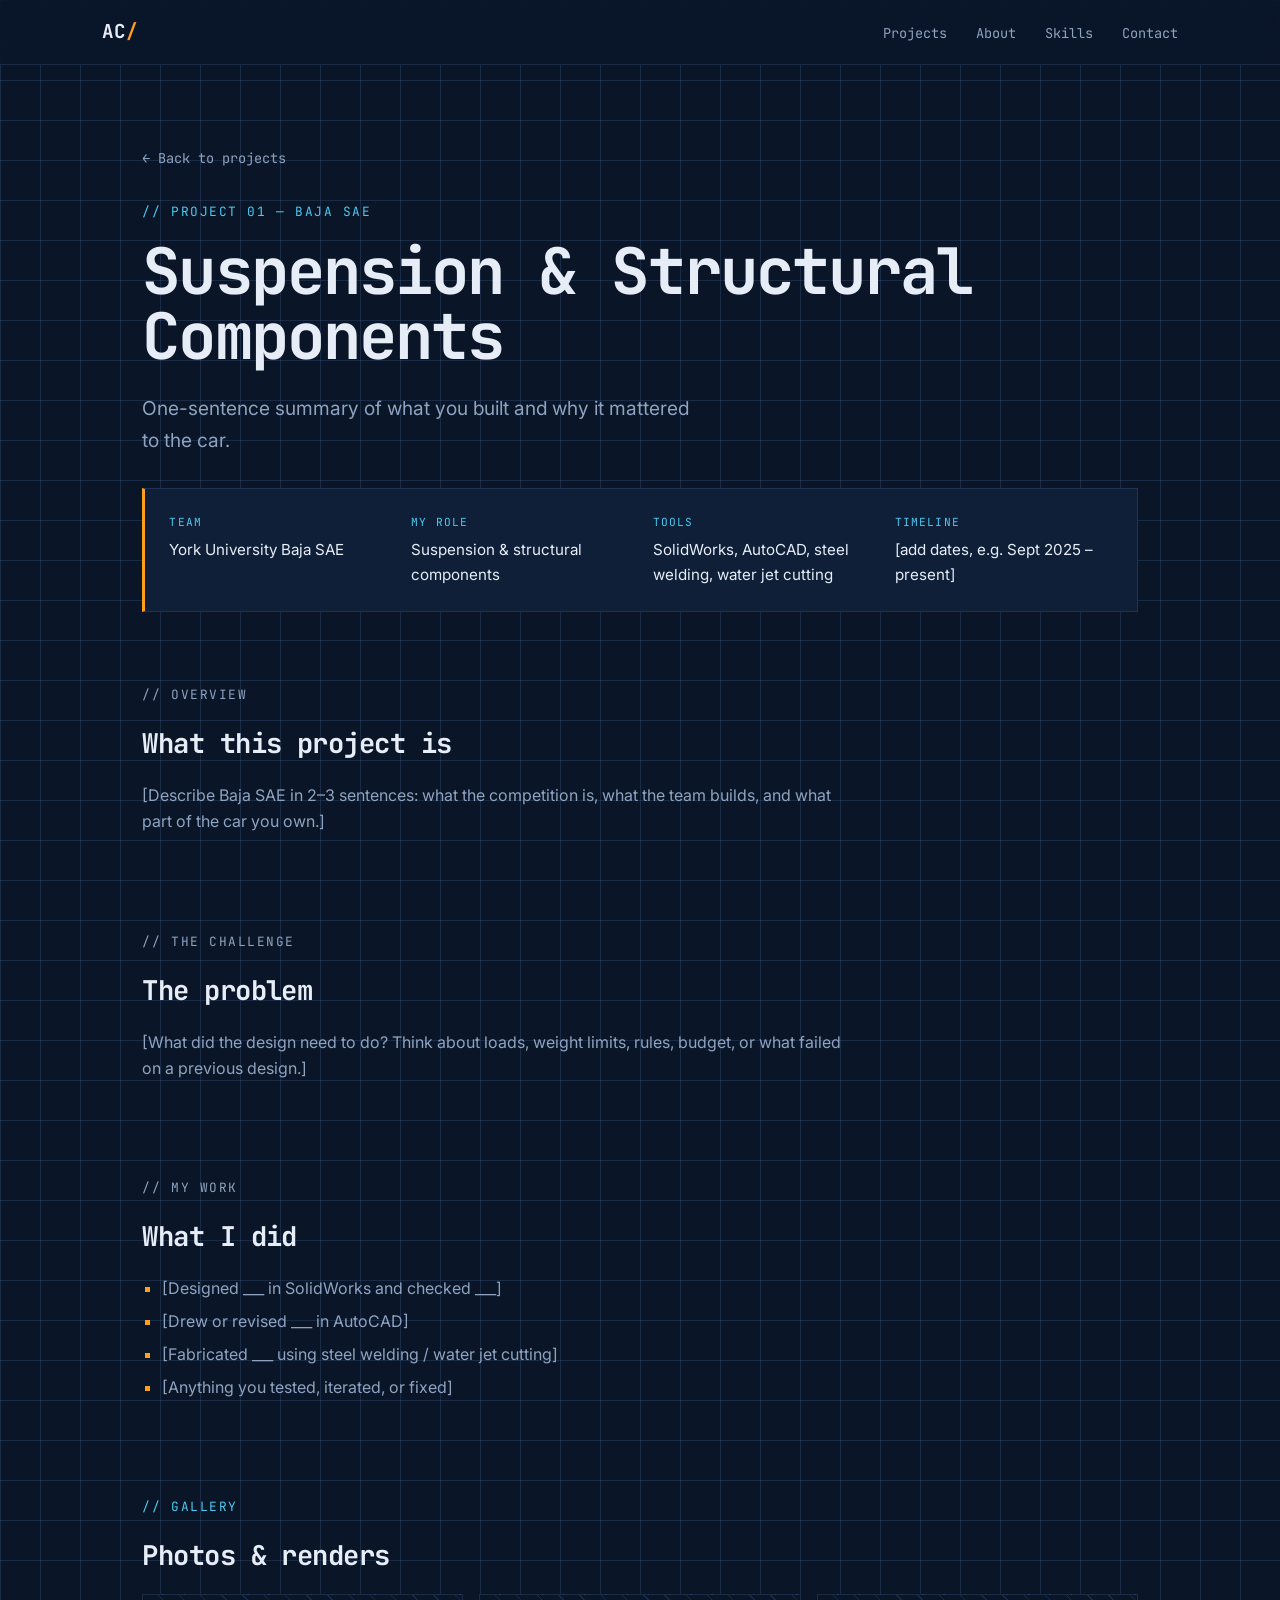
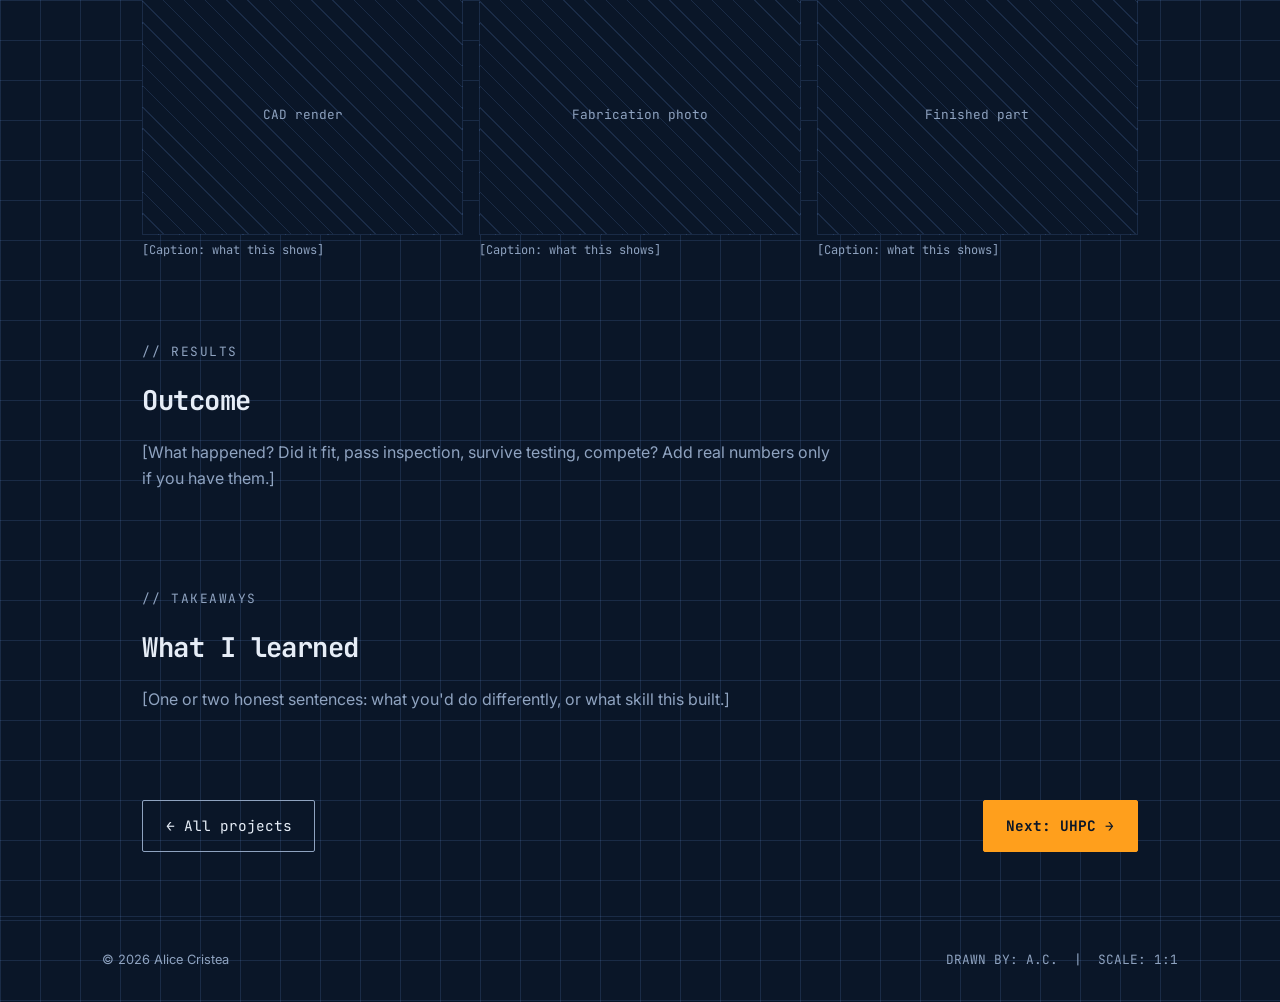
==== project-baja.html @ 5c5602e3 "Add project-baja.html for Baja SAE Suspension" ====
<!DOCTYPE html>
<html lang="en">
<head>
  <meta charset="UTF-8">
  <meta name="viewport" content="width=device-width, initial-scale=1">
  <title>Baja SAE Suspension | Alice Cristea</title>
  <meta name="description" content="Suspension and structural components for York University Baja SAE.">
  <link rel="preconnect" href="https://fonts.googleapis.com">
  <link rel="preconnect" href="https://fonts.gstatic.com" crossorigin>
  <link href="https://fonts.googleapis.com/css2?family=JetBrains+Mono:wght@400;500;700&family=Inter:wght@400;500;600&display=swap" rel="stylesheet">
  <link rel="stylesheet" href="style.css">
  <link rel="stylesheet" href="project.css">
</head>
<body>

  <nav class="nav">
    <a href="index.html#top" class="logo">AC<span>/</span></a>
    <ul>
      <li><a href="index.html#projects">Projects</a></li>
      <li><a href="index.html#about">About</a></li>
      <li><a href="index.html#skills">Skills</a></li>
      <li><a href="index.html#contact">Contact</a></li>
    </ul>
  </nav>

  <header class="proj-hero">
    <a class="back" href="index.html#projects">← Back to projects</a>
    <p class="tag">// PROJECT 01 — BAJA SAE</p>
    <h1>Suspension &amp; Structural Components</h1>
    <p class="lead">One-sentence summary of what you built and why it mattered to the car.</p>

    <dl class="facts">
      <div><dt>Team</dt><dd>York University Baja SAE</dd></div>
      <div><dt>My role</dt><dd>Suspension &amp; structural components</dd></div>
      <div><dt>Tools</dt><dd>SolidWorks, AutoCAD, steel welding, water jet cutting</dd></div>
      <div><dt>Timeline</dt><dd>[add dates, e.g. Sept 2025 – present]</dd></div>
    </dl>
  </header>

  <main class="proj">

    <section class="prose reveal">
      <p class="tag">// OVERVIEW</p>
      <h2>What this project is</h2>
      <p>[Describe Baja SAE in 2–3 sentences: what the competition is, what the team builds, and what part of the car you own.]</p>
    </section>

    <section class="prose reveal">
      <p class="tag">// THE CHALLENGE</p>
      <h2>The problem</h2>
      <p>[What did the design need to do? Think about loads, weight limits, rules, budget, or what failed on a previous design.]</p>
    </section>

    <section class="prose reveal">
      <p class="tag">// MY WORK</p>
      <h2>What I did</h2>
      <ul>
        <li>[Designed ___ in SolidWorks and checked ___]</li>
        <li>[Drew or revised ___ in AutoCAD]</li>
        <li>[Fabricated ___ using steel welding / water jet cutting]</li>
        <li>[Anything you tested, iterated, or fixed]</li>
      </ul>
    </section>

    <section class="reveal">
      <p class="tag">// GALLERY</p>
      <h2>Photos &amp; renders</h2>
      <div class="gallery">
        <figure>
          <div class="ph" data-label="CAD render">
            <!-- <img src="images/baja-cad.jpg" alt="Suspension CAD render"> -->
          </div>
          <figcaption class="caption">[Caption: what this shows]</figcaption>
        </figure>
        <figure>
          <div class="ph" data-label="Fabrication photo">
            <!-- <img src="images/baja-weld.jpg" alt="Welding a suspension component"> -->
          </div>
          <figcaption class="caption">[Caption: what this shows]</figcaption>
        </figure>
        <figure>
          <div class="ph" data-label="Finished part">
            <!-- <img src="images/baja-part.jpg" alt="Finished suspension part"> -->
          </div>
          <figcaption class="caption">[Caption: what this shows]</figcaption>
        </figure>
      </div>
    </section>

    <section class="prose reveal">
      <p class="tag">// RESULTS</p>
      <h2>Outcome</h2>
      <p>[What happened? Did it fit, pass inspection, survive testing, compete? Add real numbers only if you have them.]</p>
    </section>

    <section class="prose reveal">
      <p class="tag">// TAKEAWAYS</p>
      <h2>What I learned</h2>
      <p>[One or two honest sentences: what you'd do differently, or what skill this built.]</p>
    </section>

  </main>

  <div class="proj-nav">
    <a class="btn" href="index.html#projects">← All projects</a>
    <a class="btn primary" href="project-uhpc.html">Next: UHPC →</a>
  </div>

  <footer>
    <span>© <span id="year"></span> Alice Cristea</span>
    <span class="mono">DRAWN BY: A.C. &nbsp;|&nbsp; SCALE: 1:1</span>
  </footer>

  <script src="script.js"></script>
</body>
</html>
---- style.css ----
/* ---------- Theme ---------- */
:root {
  --bg: #0a1628;
  --bg-2: #0f1f38;
  --line: rgba(120, 170, 255, 0.14);
  --text: #e6edf7;
  --muted: #8fa3c0;
  --accent: #ff9f1c;
  --accent-2: #4cc9f0;
  --mono: "JetBrains Mono", ui-monospace, monospace;
  --sans: "Inter", system-ui, sans-serif;
}

* { box-sizing: border-box; margin: 0; padding: 0; }
html { scroll-behavior: smooth; }

body {
  background-color: var(--bg);
  /* blueprint grid */
  background-image:
    linear-gradient(var(--line) 1px, transparent 1px),
    linear-gradient(90deg, var(--line) 1px, transparent 1px);
  background-size: 40px 40px;
  color: var(--text);
  font-family: var(--sans);
  line-height: 1.65;
}

a { color: inherit; text-decoration: none; }
ul { list-style: none; }

section, .hero, footer { padding: 6rem 8vw; }
section { max-width: 1200px; margin: 0 auto; }

/* ---------- Nav ---------- */
.nav {
  position: fixed; top: 0; left: 0; right: 0; z-index: 10;
  display: flex; justify-content: space-between; align-items: center;
  padding: 1rem 8vw;
  background: rgba(10, 22, 40, 0.85);
  backdrop-filter: blur(8px);
  border-bottom: 1px solid var(--line);
}
.logo { font-family: var(--mono); font-weight: 700; font-size: 1.2rem; }
.logo span { color: var(--accent); }
.nav ul { display: flex; gap: 1.8rem; }
.nav ul a {
  font-family: var(--mono); font-size: 0.85rem; color: var(--muted);
  transition: color 0.2s;
}
.nav ul a:hover { color: var(--accent); }

/* ---------- Typography ---------- */
.tag {
  font-family: var(--mono); font-size: 0.8rem; letter-spacing: 0.12em;
  color: var(--accent-2); margin-bottom: 1rem;
}
h1 {
  font-family: var(--mono); font-weight: 700;
  font-size: clamp(3rem, 10vw, 7rem); line-height: 1.02; letter-spacing: -0.03em;
}
h1 .dot { color: var(--accent); }
h2 {
  font-family: var(--mono); font-size: clamp(1.8rem, 4vw, 2.6rem);
  margin-bottom: 2.5rem; letter-spacing: -0.02em;
}
h3 { font-family: var(--mono); font-size: 1.05rem; margin: 0.6rem 0; }
.lead { font-size: 1.2rem; color: var(--muted); max-width: 560px; margin: 1.5rem 0 2rem; }
.lead.small { font-size: 1.05rem; margin-top: 0; }
.mono { font-family: var(--mono); }

/* ---------- Hero ---------- */
.hero {
  min-height: 100vh;
  display: flex; flex-direction: column; justify-content: center;
  position: relative;
}
.scroll-hint {
  position: absolute; bottom: 2rem; left: 8vw;
  font-family: var(--mono); font-size: 0.8rem; color: var(--muted);
  animation: bob 2s ease-in-out infinite;
}
@keyframes bob { 50% { transform: translateY(6px); } }

/* ---------- Buttons ---------- */
.hero-links { display: flex; gap: 1rem; flex-wrap: wrap; }
.btn {
  font-family: var(--mono); font-size: 0.9rem;
  padding: 0.8rem 1.4rem;
  border: 1px solid var(--muted); border-radius: 2px;
  transition: all 0.2s;
}
.btn:hover { border-color: var(--accent); color: var(--accent); transform: translateY(-2px); }
.btn.primary { background: var(--accent); border-color: var(--accent); color: #0a1628; font-weight: 700; }
.btn.primary:hover { background: transparent; color: var(--accent); }

/* ---------- Project cards ---------- */
.grid {
  display: grid; gap: 1.5rem;
  grid-template-columns: repeat(auto-fit, minmax(290px, 1fr));
}
.card {
  background: var(--bg-2);
  border: 1px solid var(--line);
  border-radius: 4px; overflow: hidden;
  transition: transform 0.25s, border-color 0.25s, box-shadow 0.25s;
}
.card:hover {
  transform: translateY(-6px);
  border-color: var(--accent);
  box-shadow: 0 12px 30px rgba(0, 0, 0, 0.4);
}
.card-body { padding: 1.4rem; }
.card-body p { color: var(--muted); font-size: 0.95rem; }
.pill {
  font-family: var(--mono); font-size: 0.7rem; letter-spacing: 0.08em;
  color: var(--accent); text-transform: uppercase;
}
.stack { display: flex; flex-wrap: wrap; gap: 0.5rem; margin-top: 1rem; }
.stack li {
  font-family: var(--mono); font-size: 0.72rem;
  padding: 0.2rem 0.6rem; border: 1px solid var(--line); color: var(--accent-2);
}
.note { margin-top: 1.5rem; font-size: 0.8rem; color: var(--muted); font-family: var(--mono); }

/* ---------- Image placeholders ---------- */
.ph {
  aspect-ratio: 16 / 10; display: grid; place-items: center;
  background:
    repeating-linear-gradient(45deg, transparent 0 14px, var(--line) 14px 15px),
    var(--bg);
  color: var(--muted); font-family: var(--mono); font-size: 0.8rem;
  border-bottom: 1px solid var(--line);
}
.ph::before { content: attr(data-label); }
.ph img { width: 100%; height: 100%; object-fit: cover; display: block; }
.ph:has(img)::before { content: none; } /* hides label once you add a photo */

/* ---------- About ---------- */
.about { display: grid; gap: 3rem; grid-template-columns: 280px 1fr; align-items: center; }
.about p { color: var(--muted); margin-bottom: 1rem; max-width: 600px; }
.portrait { aspect-ratio: 3 / 4; border: 1px solid var(--accent); border-radius: 2px; }

/* ---------- Skills ---------- */
.skills { display: grid; gap: 2rem; grid-template-columns: repeat(auto-fit, minmax(220px, 1fr)); }
.skills > div { border-left: 2px solid var(--accent); padding-left: 1.2rem; }
.skills li { color: var(--muted); padding: 0.15rem 0; }

/* ---------- Footer ---------- */
footer {
  display: flex; justify-content: space-between; flex-wrap: wrap; gap: 1rem;
  padding-top: 2rem; padding-bottom: 2rem;
  border-top: 1px solid var(--line);
  font-size: 0.8rem; color: var(--muted);
}

/* ---------- Scroll reveal ---------- */
.reveal { opacity: 0; transform: translateY(30px); transition: opacity 0.8s, transform 0.8s; }
.reveal.visible { opacity: 1; transform: none; }

@media (prefers-reduced-motion: reduce) {
  .reveal { opacity: 1; transform: none; transition: none; }
  .scroll-hint { animation: none; }
  html { scroll-behavior: auto; }
}

/* ---------- Mobile ---------- */
@media (max-width: 700px) {
  section, .hero, footer { padding-left: 6vw; padding-right: 6vw; }
  .nav { padding: 0.8rem 6vw; }
  .nav ul { gap: 1rem; }
  .about { grid-template-columns: 1fr; }
  .portrait { max-width: 240px; }
}
---- project.css ----
/* Extra styles for project pages (loads after style.css) */

/* "View project" cue on homepage cards */
.more {
  display: block; margin-top: 1.1rem;
  font-family: var(--mono); font-size: 0.8rem; color: var(--accent);
}
.card:hover .more { text-decoration: underline; }

/* ---------- Project page header ---------- */
.proj-hero {
  max-width: 1200px; margin: 0 auto;
  padding: 9rem 8vw 2rem;
}
.proj-hero h1 { font-size: clamp(2rem, 6vw, 4rem); margin-bottom: 1rem; }
.proj-hero .lead { margin-bottom: 2rem; }
.back {
  display: inline-block; margin-bottom: 2rem;
  font-family: var(--mono); font-size: 0.85rem; color: var(--muted);
  transition: color 0.2s;
}
.back:hover { color: var(--accent); }

/* ---------- Key facts box ---------- */
.facts {
  display: grid; gap: 1.5rem;
  grid-template-columns: repeat(auto-fit, minmax(180px, 1fr));
  background: var(--bg-2);
  border: 1px solid var(--line); border-left: 3px solid var(--accent);
  padding: 1.5rem;
}
.facts dt {
  font-family: var(--mono); font-size: 0.7rem; letter-spacing: 0.1em;
  text-transform: uppercase; color: var(--accent-2); margin-bottom: 0.3rem;
}
.facts dd { color: var(--text); font-size: 0.95rem; }

/* ---------- Project body ---------- */
.proj section { padding: 2.5rem 8vw; }
.proj h2 { font-size: clamp(1.3rem, 3vw, 1.7rem); margin-bottom: 1rem; }
.prose p { color: var(--muted); max-width: 70ch; margin-bottom: 1rem; }
.prose ul { margin: 0 0 1rem 1.2rem; list-style: square; color: var(--muted); max-width: 70ch; }
.prose li { margin-bottom: 0.4rem; }
.prose li::marker { color: var(--accent); }

/* ---------- Photo gallery ---------- */
.gallery {
  display: grid; gap: 1rem;
  grid-template-columns: repeat(auto-fit, minmax(260px, 1fr));
}
.gallery .ph { aspect-ratio: 4 / 3; border: 1px solid var(--line); }
.caption { font-family: var(--mono); font-size: 0.75rem; color: var(--muted); margin-top: 0.4rem; }

/* ---------- Prev / next links ---------- */
.proj-nav {
  max-width: 1200px; margin: 0 auto;
  display: flex; justify-content: space-between; gap: 1rem; flex-wrap: wrap;
  padding: 2rem 8vw 4rem;
}

@media (max-width: 700px) {
  .proj-hero { padding: 7.5rem 6vw 1.5rem; }
  .proj section { padding: 2rem 6vw; }
  .proj-nav { padding: 2rem 6vw 3rem; }
}
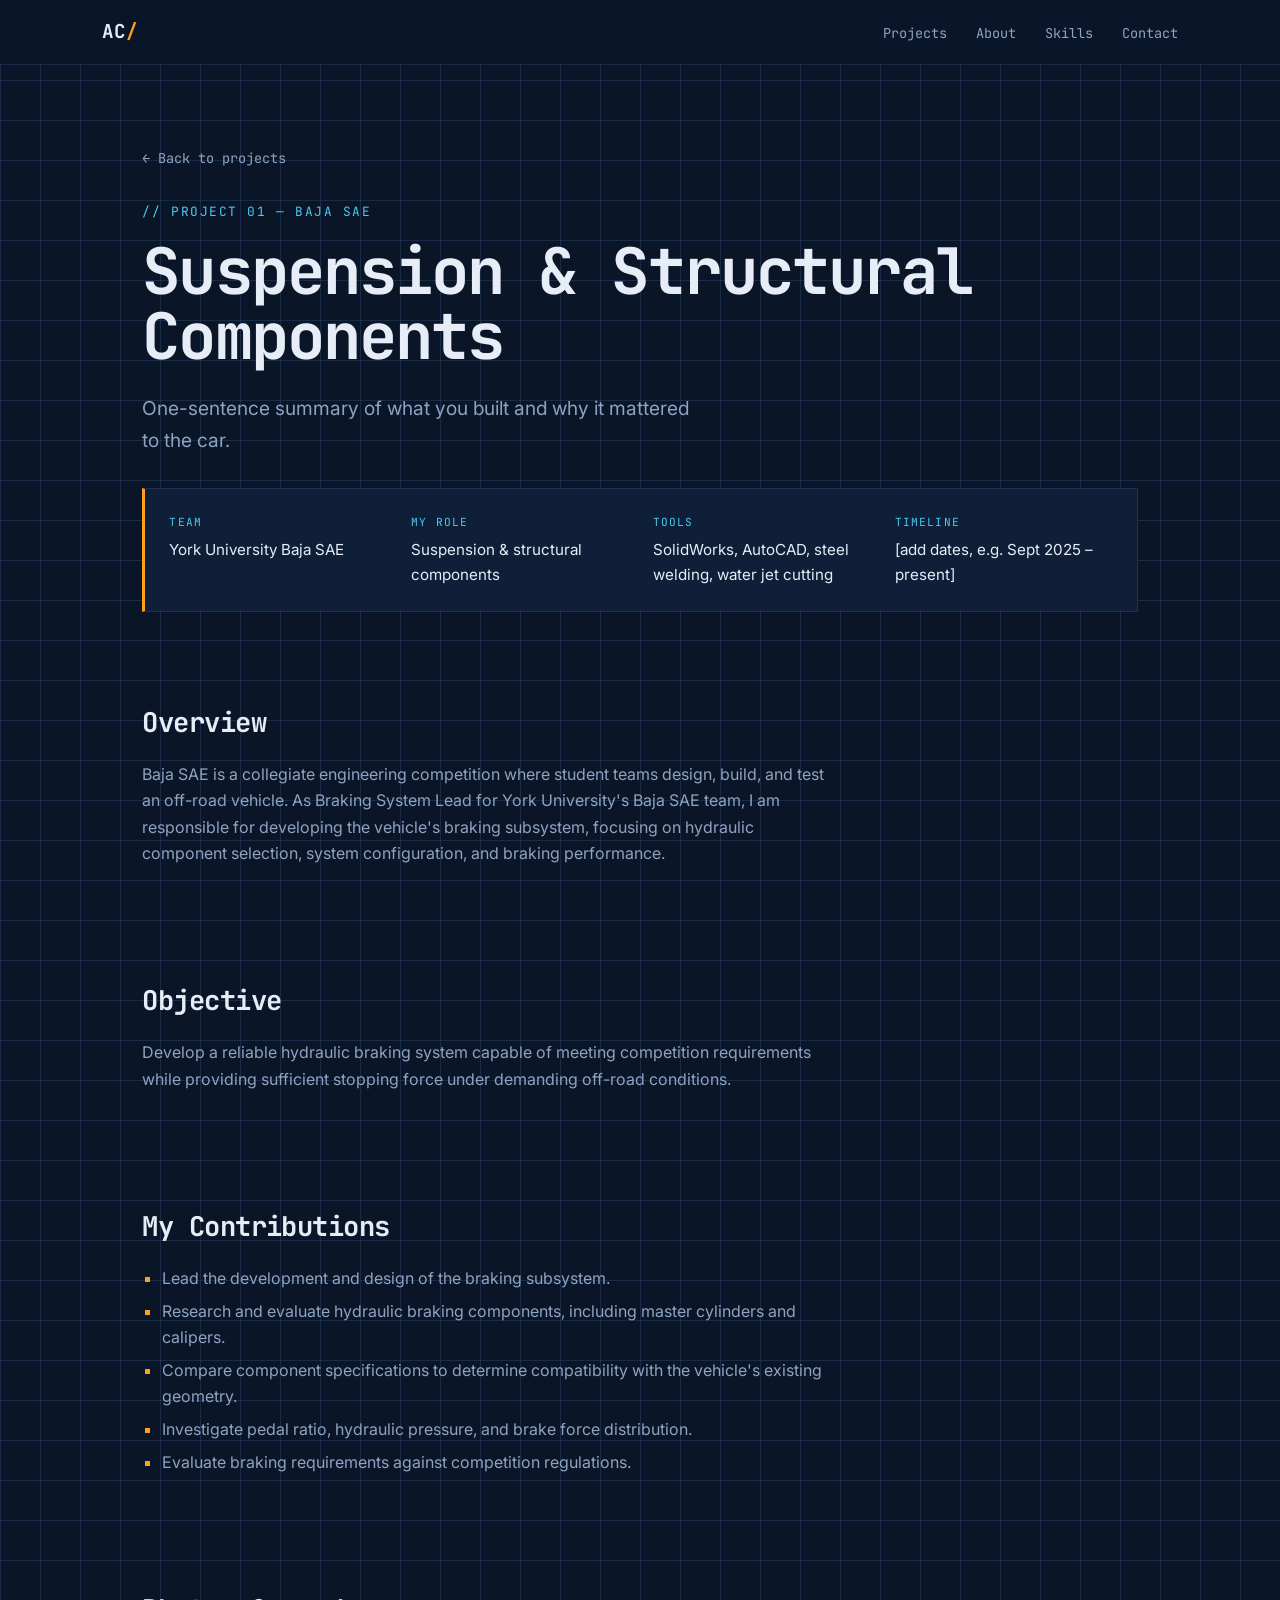
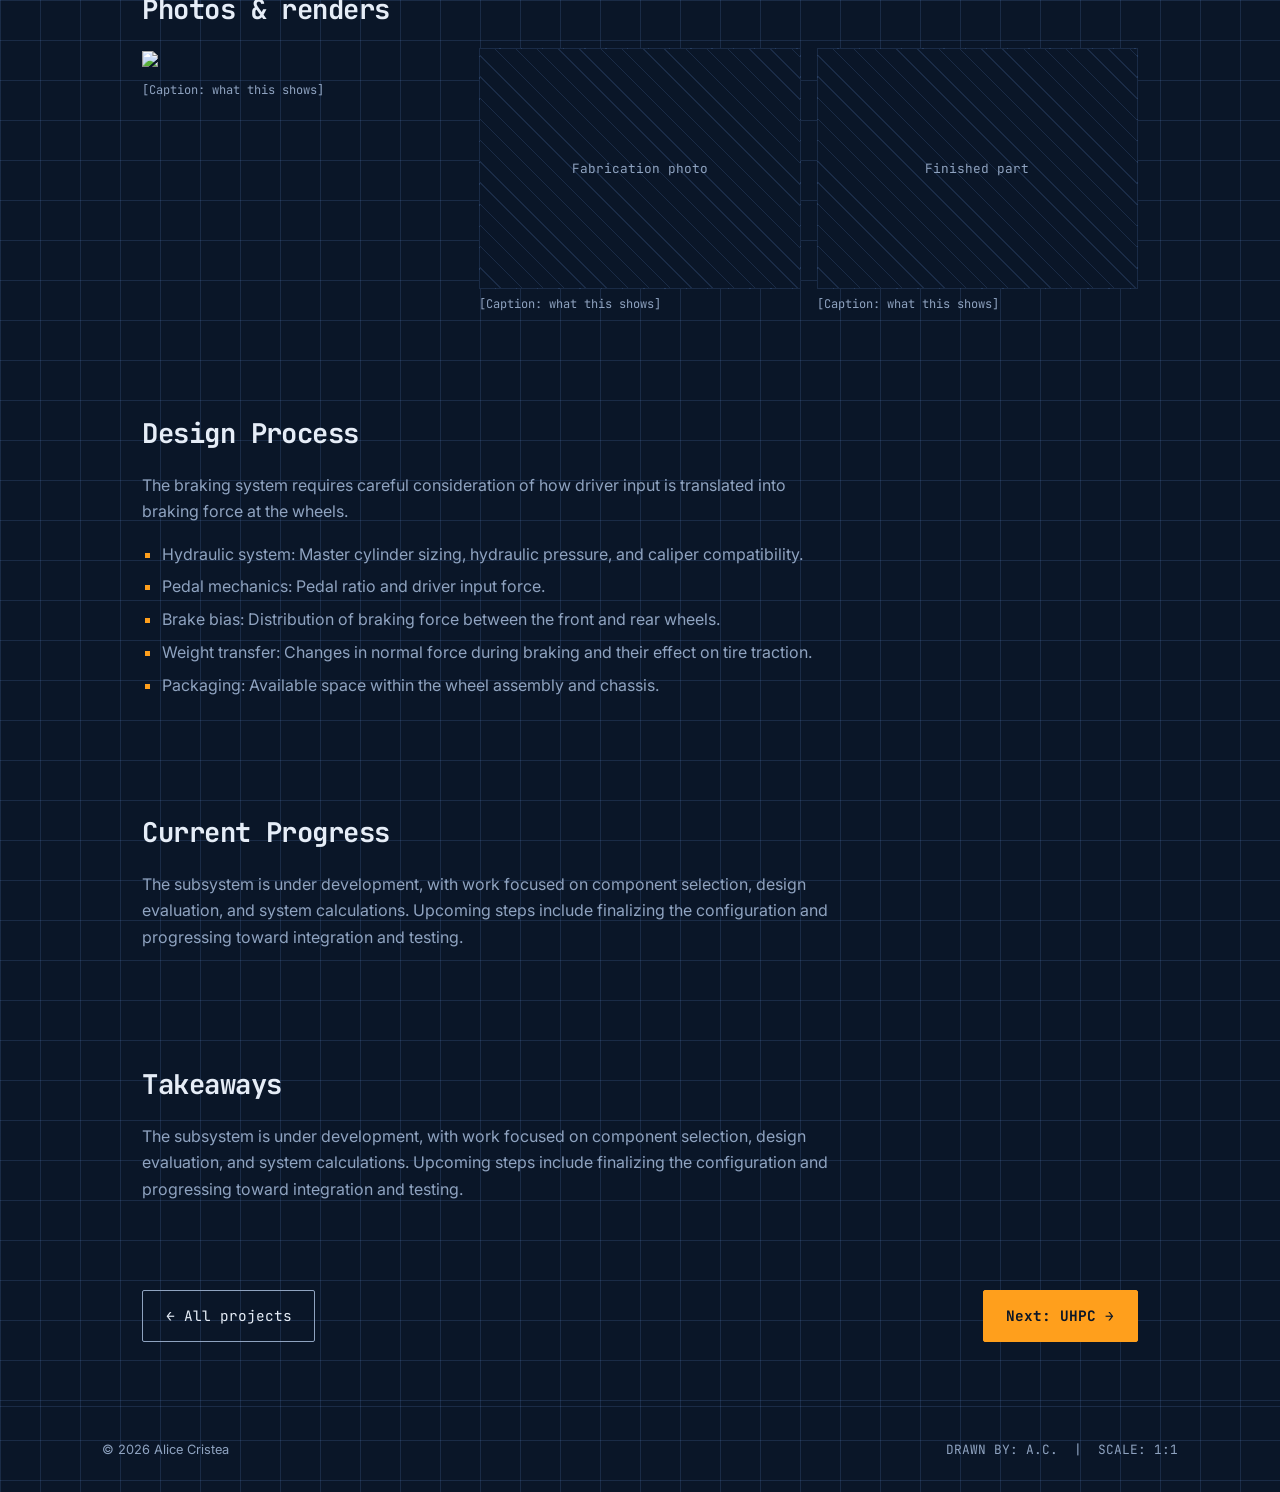
==== commit cf1fe716: "Revise project title and content for braking system Updated project details to reflect focus on brak" ====
--- a/project-baja.html
+++ b/project-baja.html
@@ -3,7 +3,7 @@
 <head>
   <meta charset="UTF-8">
   <meta name="viewport" content="width=device-width, initial-scale=1">
-  <title>Baja SAE Suspension | Alice Cristea</title>
+  <title>Braking System Design | Alice Cristea</title>
   <meta name="description" content="Suspension and structural components for York University Baja SAE.">
   <link rel="preconnect" href="https://fonts.googleapis.com">
   <link rel="preconnect" href="https://fonts.gstatic.com" crossorigin>
@@ -40,35 +40,35 @@
   <main class="proj">
 
     <section class="prose reveal">
-      <p class="tag">// OVERVIEW</p>
-      <h2>What this project is</h2>
-      <p>[Describe Baja SAE in 2–3 sentences: what the competition is, what the team builds, and what part of the car you own.]</p>
+      <p class="tag"> </p>
+      <h2>Overview</h2>
+      <p>Baja SAE is a collegiate engineering competition where student teams design, build, and test an off-road vehicle. As Braking System Lead for York University's Baja SAE team, I am responsible for developing the vehicle's braking subsystem, focusing on hydraulic component selection, system configuration, and braking performance.</p>
     </section>
 
     <section class="prose reveal">
-      <p class="tag">// THE CHALLENGE</p>
-      <h2>The problem</h2>
-      <p>[What did the design need to do? Think about loads, weight limits, rules, budget, or what failed on a previous design.]</p>
+      <p class="tag"></p>
+      <h2>Objective</h2>
+      <p>Develop a reliable hydraulic braking system capable of meeting competition requirements while providing sufficient stopping force under demanding off-road conditions.</p>
     </section>
 
     <section class="prose reveal">
-      <p class="tag">// MY WORK</p>
-      <h2>What I did</h2>
+      <p class="tag"></p>
+      <h2>My Contributions</h2>
       <ul>
-        <li>[Designed ___ in SolidWorks and checked ___]</li>
-        <li>[Drew or revised ___ in AutoCAD]</li>
-        <li>[Fabricated ___ using steel welding / water jet cutting]</li>
-        <li>[Anything you tested, iterated, or fixed]</li>
+        <li>Lead the development and design of the braking subsystem.</li>
+        <li>Research and evaluate hydraulic braking components, including master cylinders and calipers.</li>
+        <li>Compare component specifications to determine compatibility with the vehicle's existing geometry.</li>
+        <li>Investigate pedal ratio, hydraulic pressure, and brake force distribution.</li>
+        <li>Evaluate braking requirements against competition regulations.</li>
       </ul>
     </section>
 
     <section class="reveal">
-      <p class="tag">// GALLERY</p>
+      <p class="tag"></p>
       <h2>Photos &amp; renders</h2>
       <div class="gallery">
         <figure>
-          <div class="ph" data-label="CAD render">
-            <!-- <img src="images/baja-cad.jpg" alt="Suspension CAD render"> -->
+          <img src="images/baja-cad.jpg"
           </div>
           <figcaption class="caption">[Caption: what this shows]</figcaption>
         </figure>
@@ -88,17 +88,29 @@
     </section>
 
     <section class="prose reveal">
-      <p class="tag">// RESULTS</p>
-      <h2>Outcome</h2>
-      <p>[What happened? Did it fit, pass inspection, survive testing, compete? Add real numbers only if you have them.]</p>
+      <p class="tag"></p>
+      <h2>Design Process</h2>
+      <p>The braking system requires careful consideration of how driver input is translated into braking force at the wheels.</p>
+          <ul>
+        <li>Hydraulic system: Master cylinder sizing, hydraulic pressure, and caliper compatibility.</li>
+        <li>Pedal mechanics: Pedal ratio and driver input force.</li>
+        <li>Brake bias: Distribution of braking force between the front and rear wheels.</li>
+        <li>Weight transfer: Changes in normal force during braking and their effect on tire traction.</li>
+        <li>Packaging: Available space within the wheel assembly and chassis.</li>
+          </ul>
     </section>
 
     <section class="prose reveal">
-      <p class="tag">// TAKEAWAYS</p>
-      <h2>What I learned</h2>
-      <p>[One or two honest sentences: what you'd do differently, or what skill this built.]</p>
+      <p class="tag"></p>
+      <h2>Current Progress</h2>
+      <p>The subsystem is under development, with work focused on component selection, design evaluation, and system calculations. Upcoming steps include finalizing the configuration and progressing toward integration and testing.</p>
     </section>
 
+    <section class="prose reveal">
+      <p class="tag"></p>
+      <h2>Takeaways</h2>
+      <p>The subsystem is under development, with work focused on component selection, design evaluation, and system calculations. Upcoming steps include finalizing the configuration and progressing toward integration and testing.</p>
+    </section>
   </main>
 
   <div class="proj-nav">
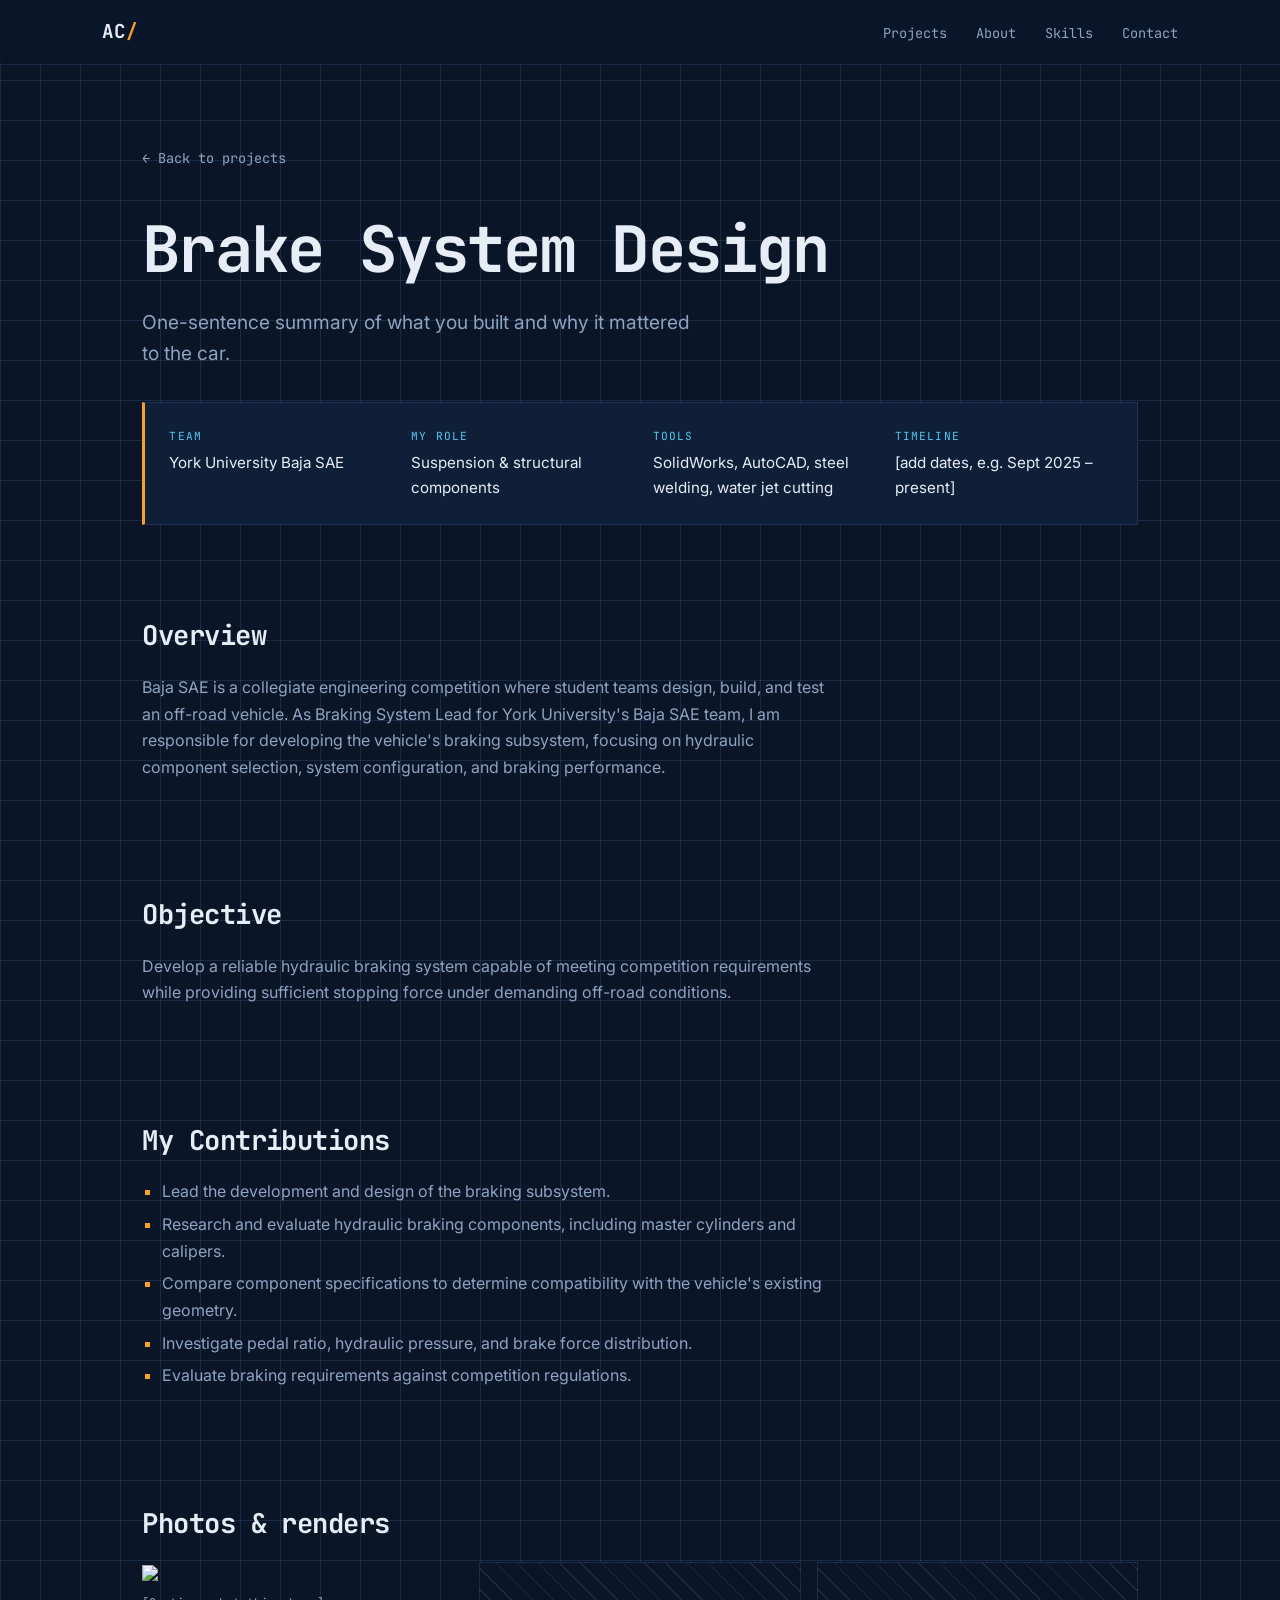
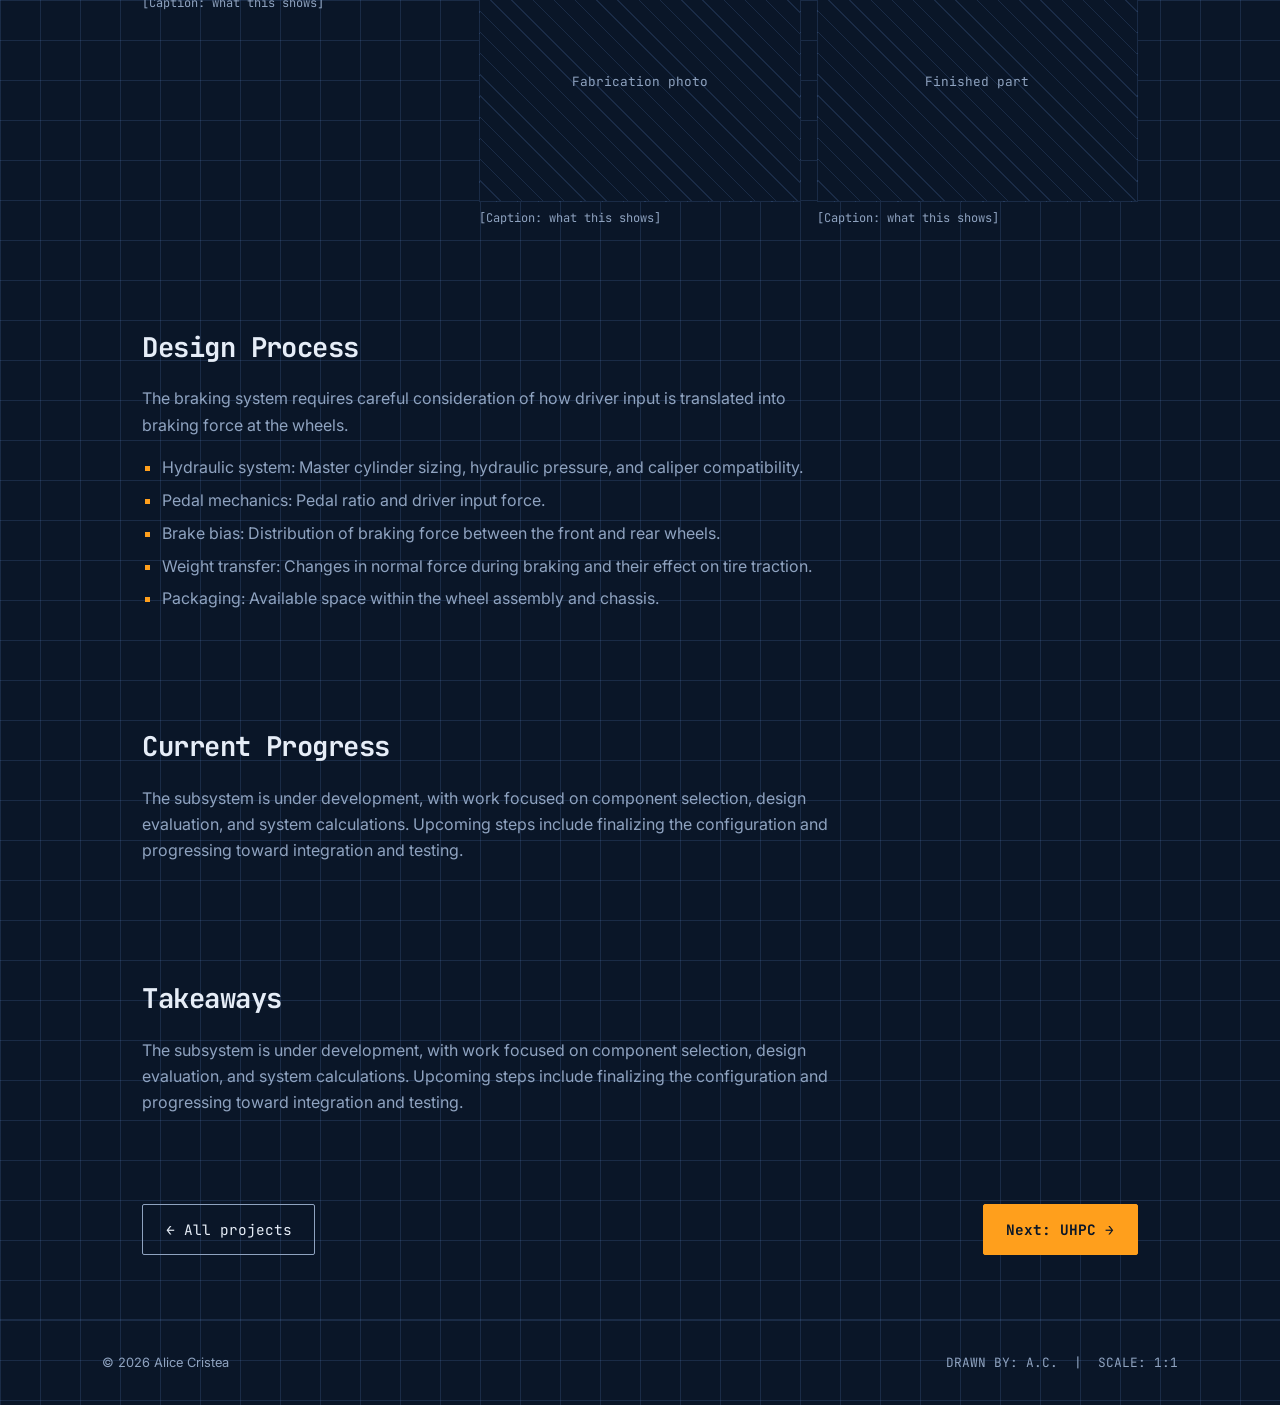
==== commit d2b95691: "Update project title and header in HTML" ====
--- a/project-baja.html
+++ b/project-baja.html
@@ -25,8 +25,8 @@
 
   <header class="proj-hero">
     <a class="back" href="index.html#projects">← Back to projects</a>
-    <p class="tag">// PROJECT 01 — BAJA SAE</p>
-    <h1>Suspension &amp; Structural Components</h1>
+    <p class="tag"></p>
+    <h1>Brake System Design</h1>
     <p class="lead">One-sentence summary of what you built and why it mattered to the car.</p>
 
     <dl class="facts">
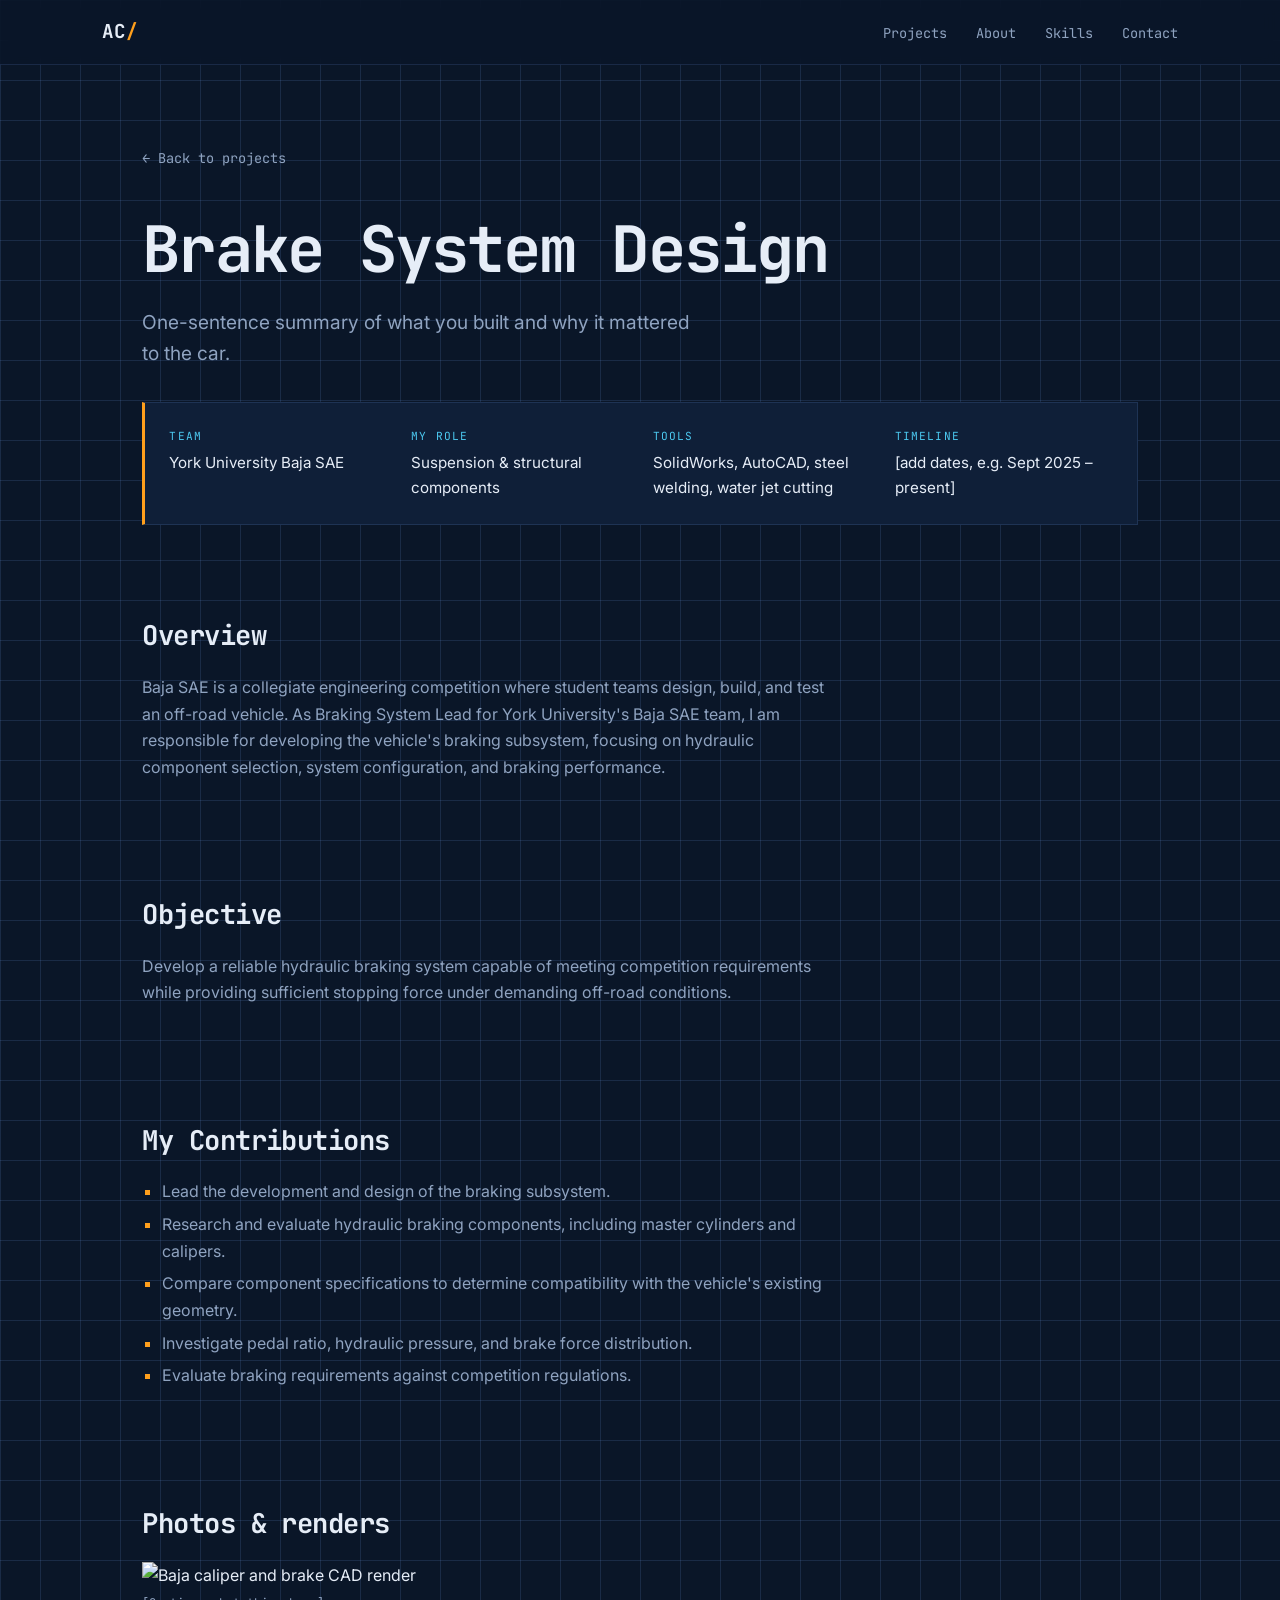
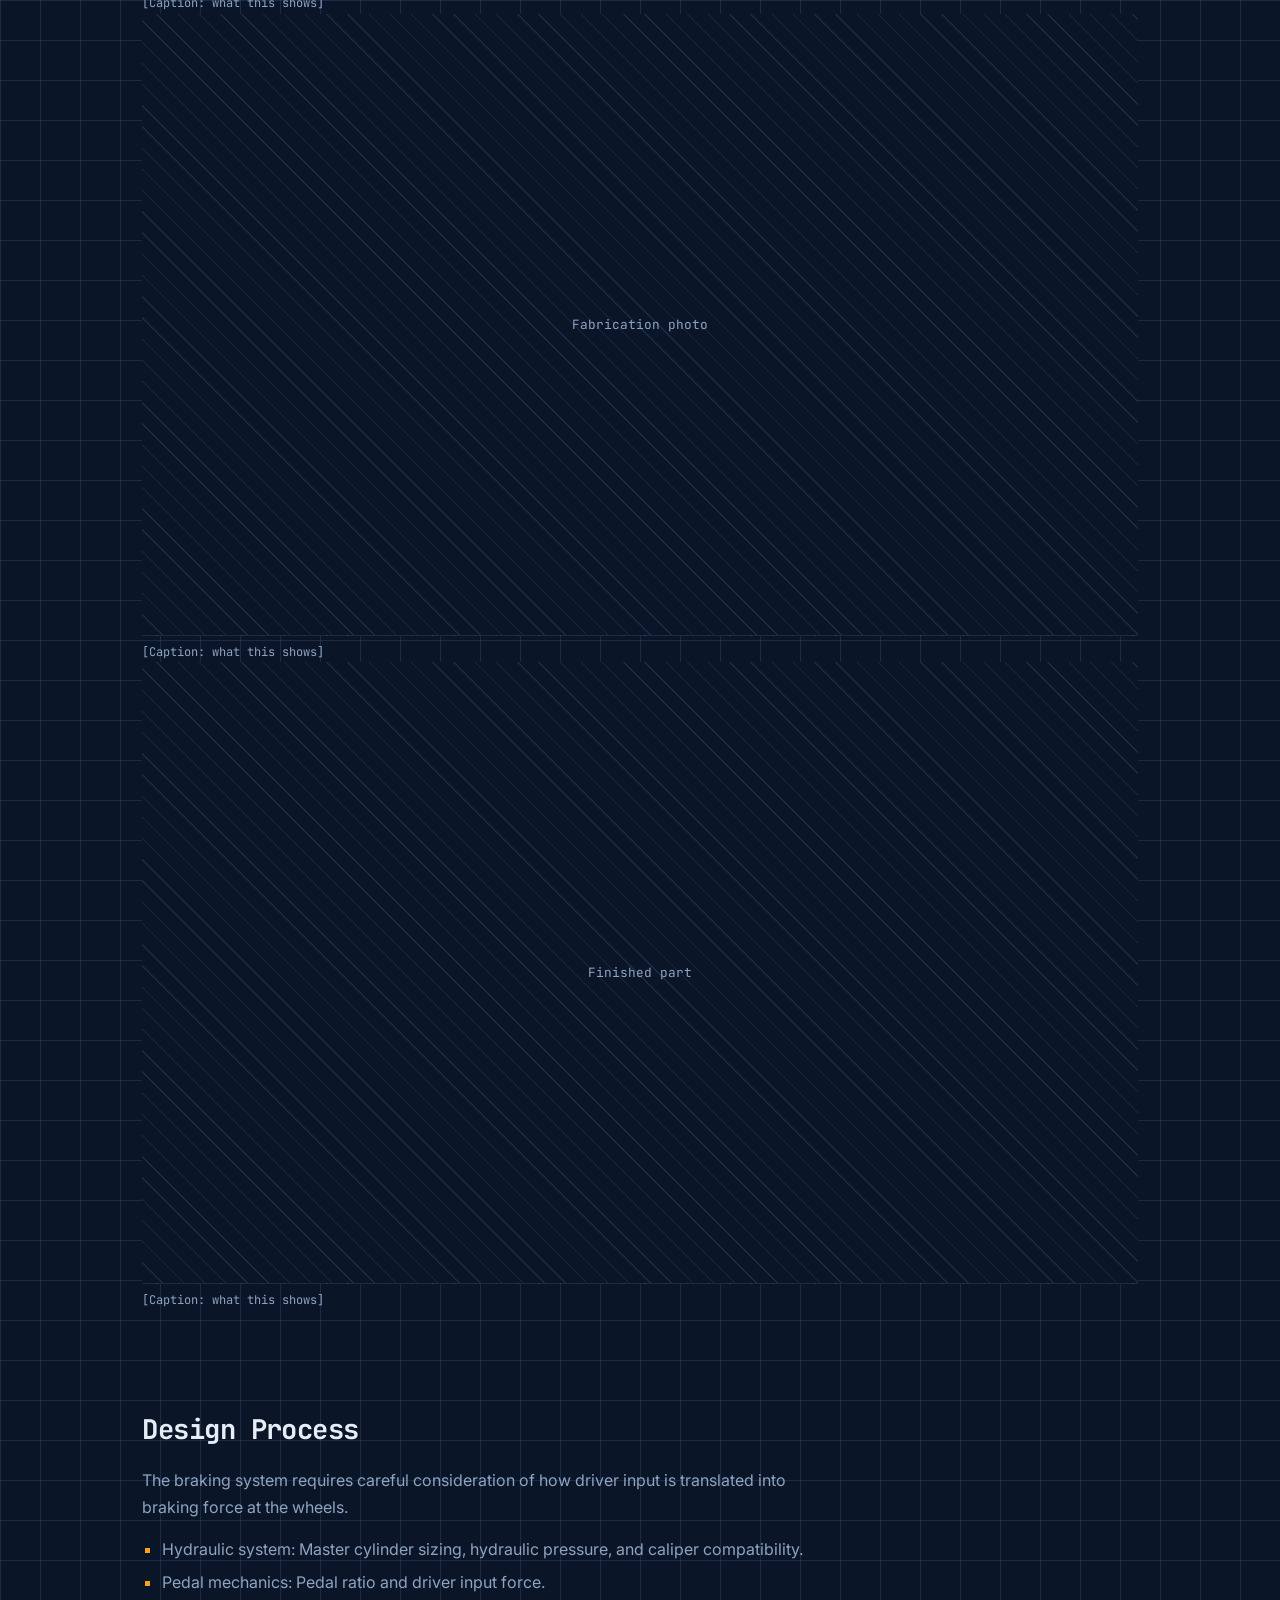
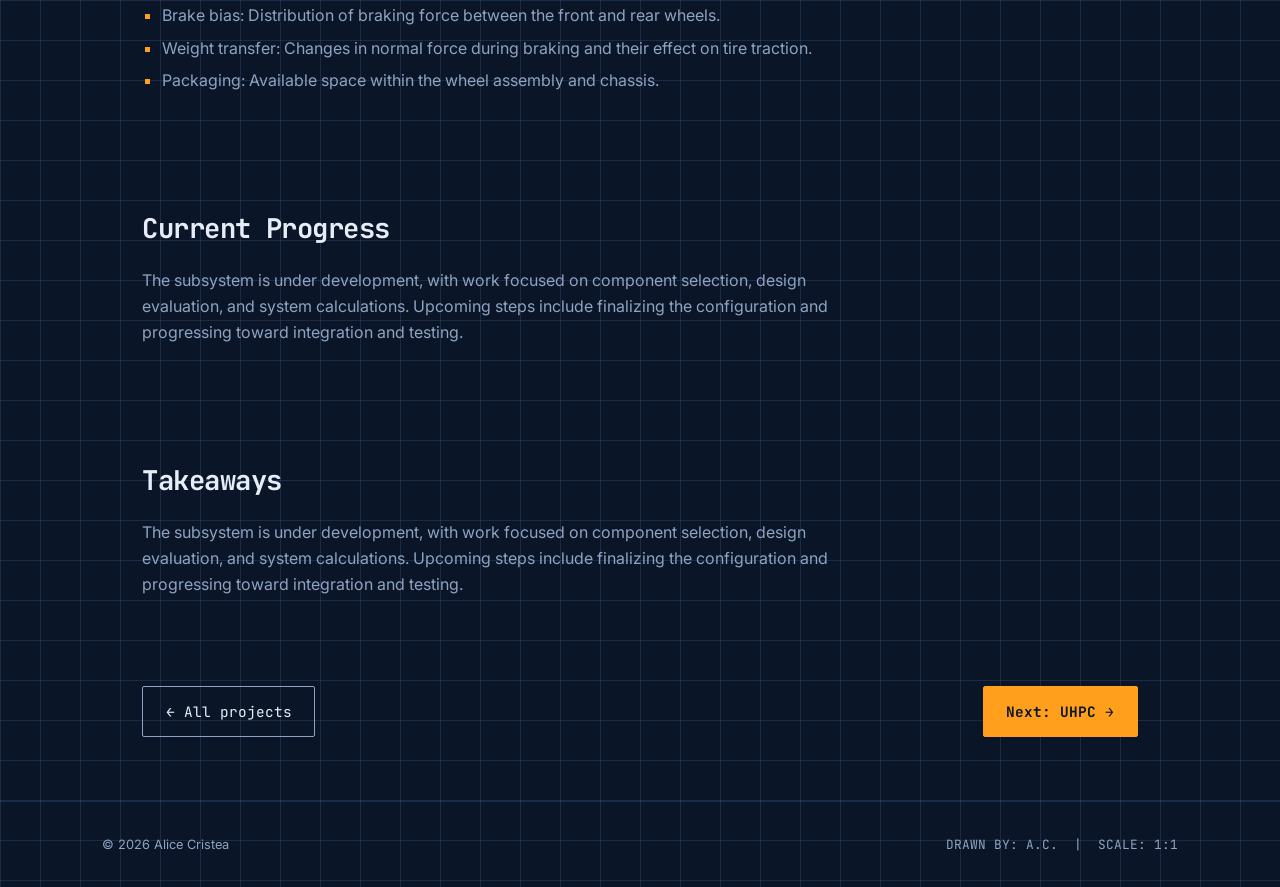
==== commit 46e405b6: "Fix image tag for baja brakes render" ====
--- a/project-baja.html
+++ b/project-baja.html
@@ -68,7 +68,7 @@
       <h2>Photos &amp; renders</h2>
       <div class="gallery">
         <figure>
-          <img src="images/baja-cad.jpg"
+          <img src="images/baja_brakes.jpg" alt="Baja caliper and brake CAD render">
           </div>
           <figcaption class="caption">[Caption: what this shows]</figcaption>
         </figure>
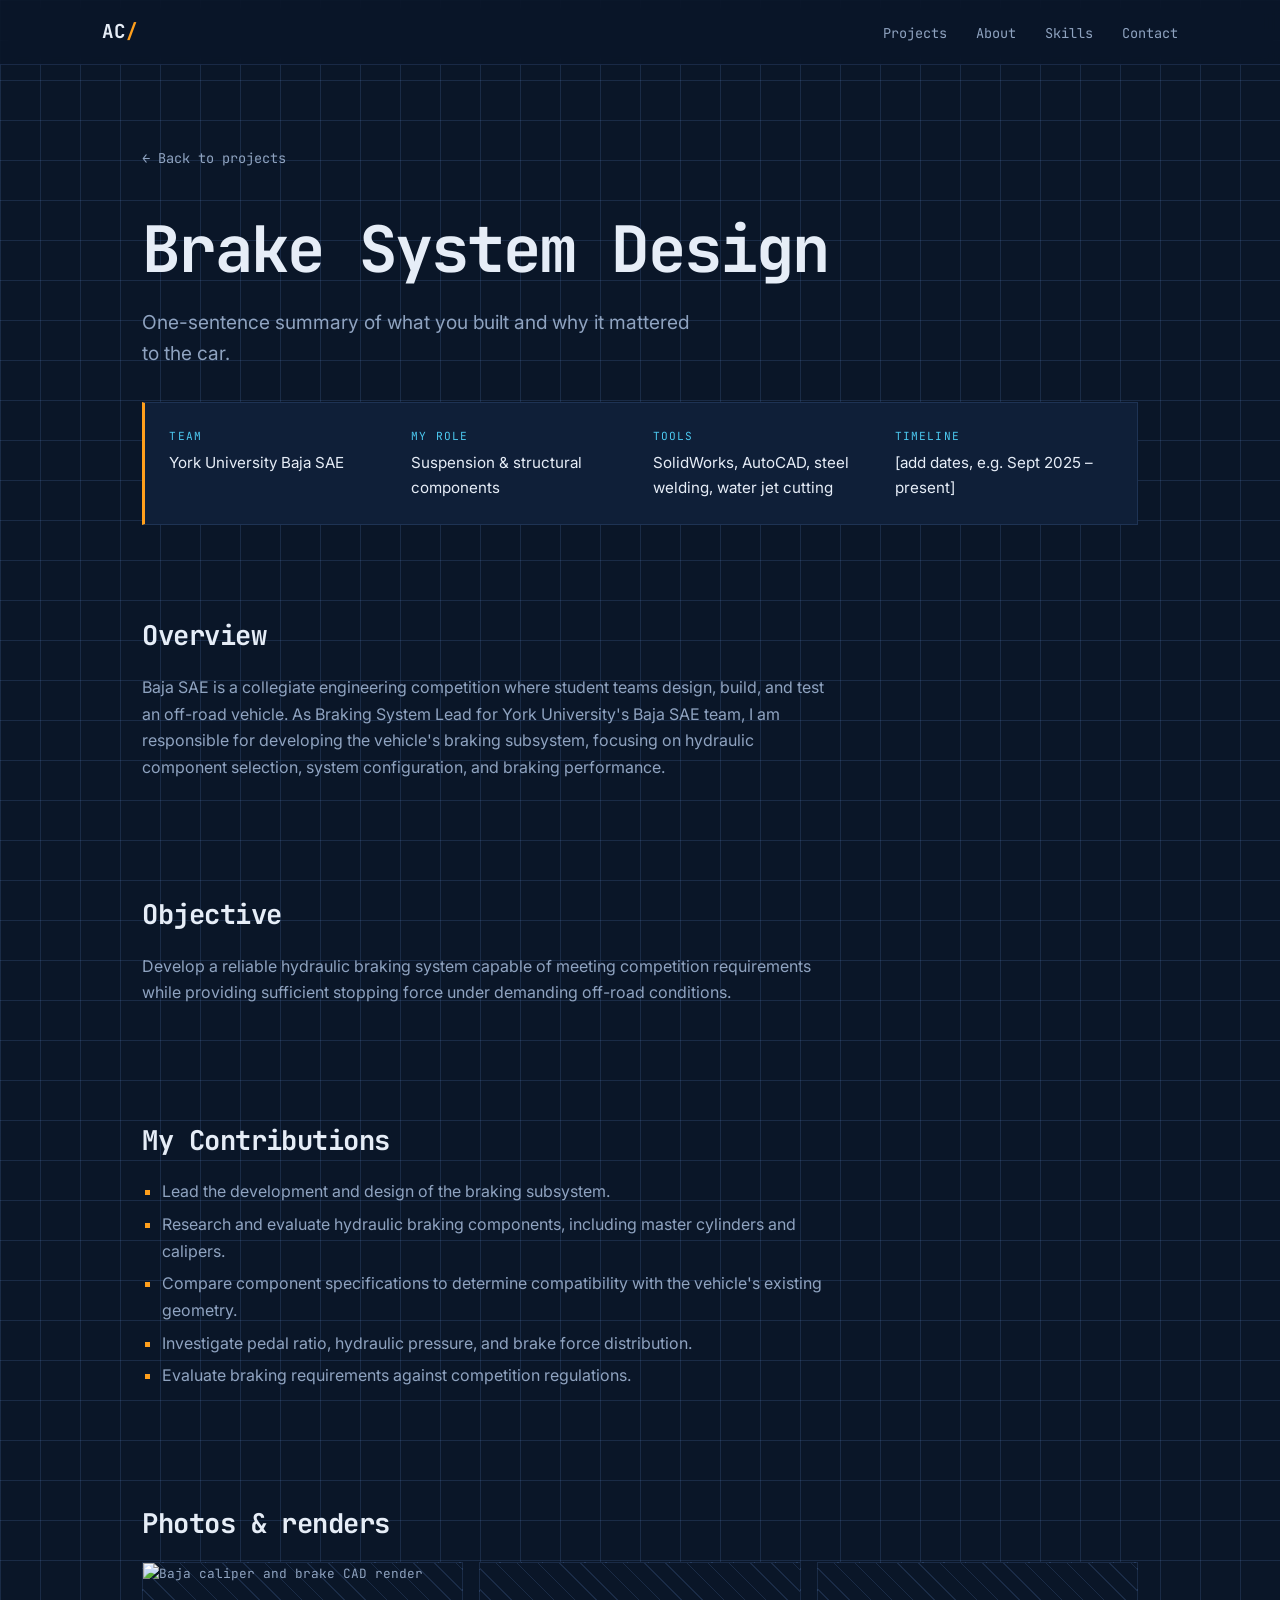
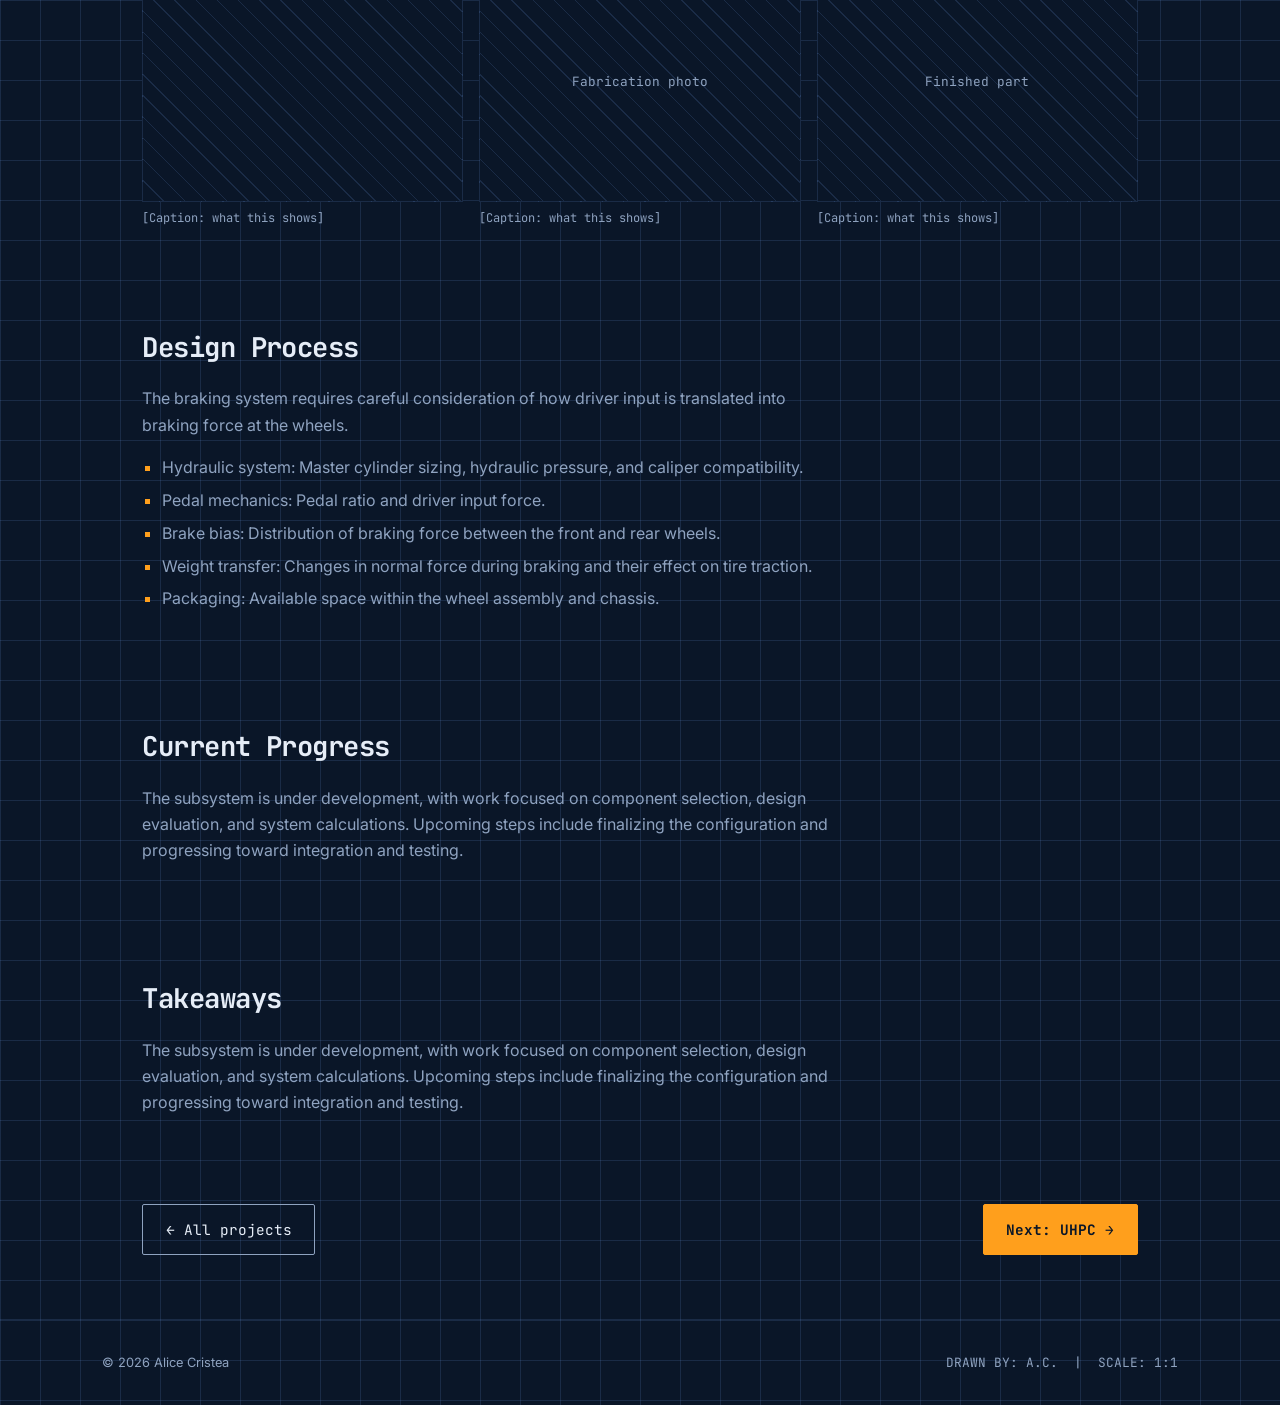
==== commit 0372ebb9: "Wrap image in div for better styling" ====
--- a/project-baja.html
+++ b/project-baja.html
@@ -68,7 +68,8 @@
       <h2>Photos &amp; renders</h2>
       <div class="gallery">
         <figure>
-          <img src="images/baja_brakes.jpg" alt="Baja caliper and brake CAD render">
+           <div class="ph" data-label="CAD render">
+            <img src="images/baja_brakes.jpg" alt="Baja caliper and brake CAD render">
           </div>
           <figcaption class="caption">[Caption: what this shows]</figcaption>
         </figure>
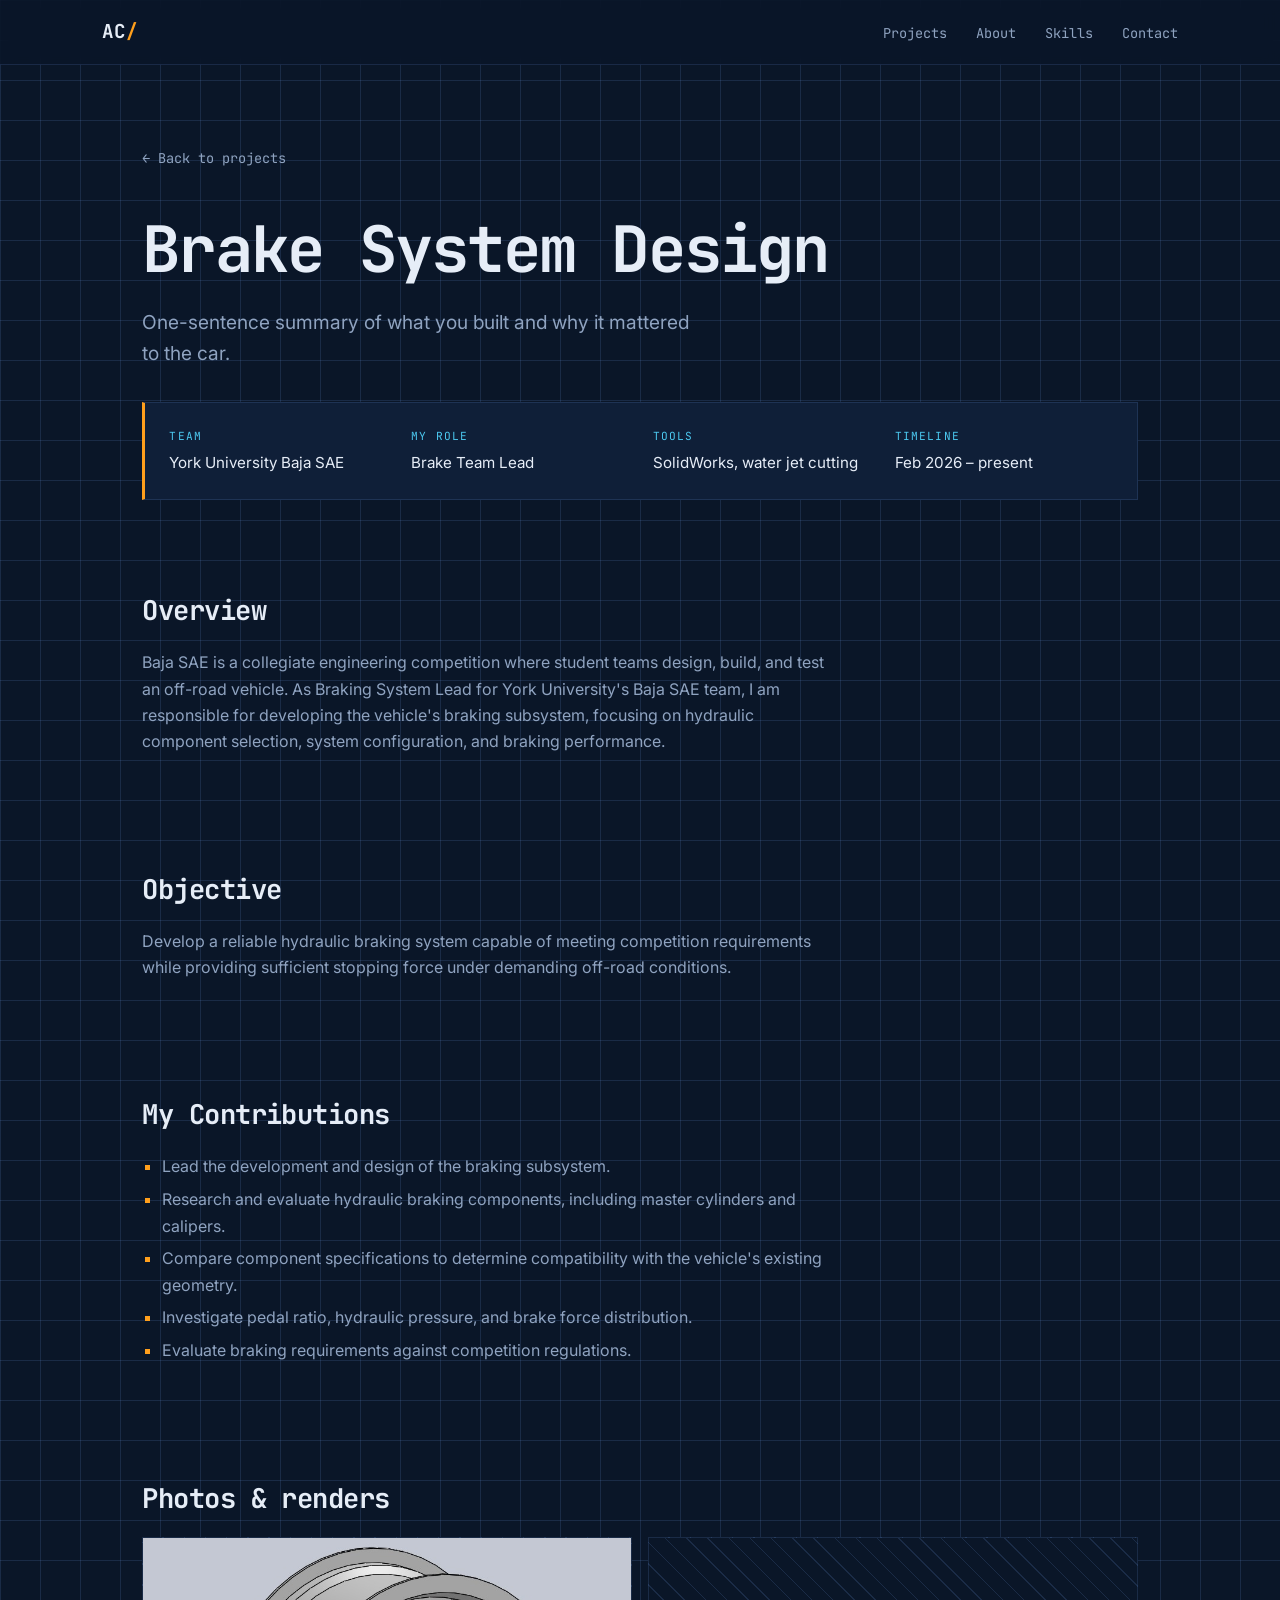
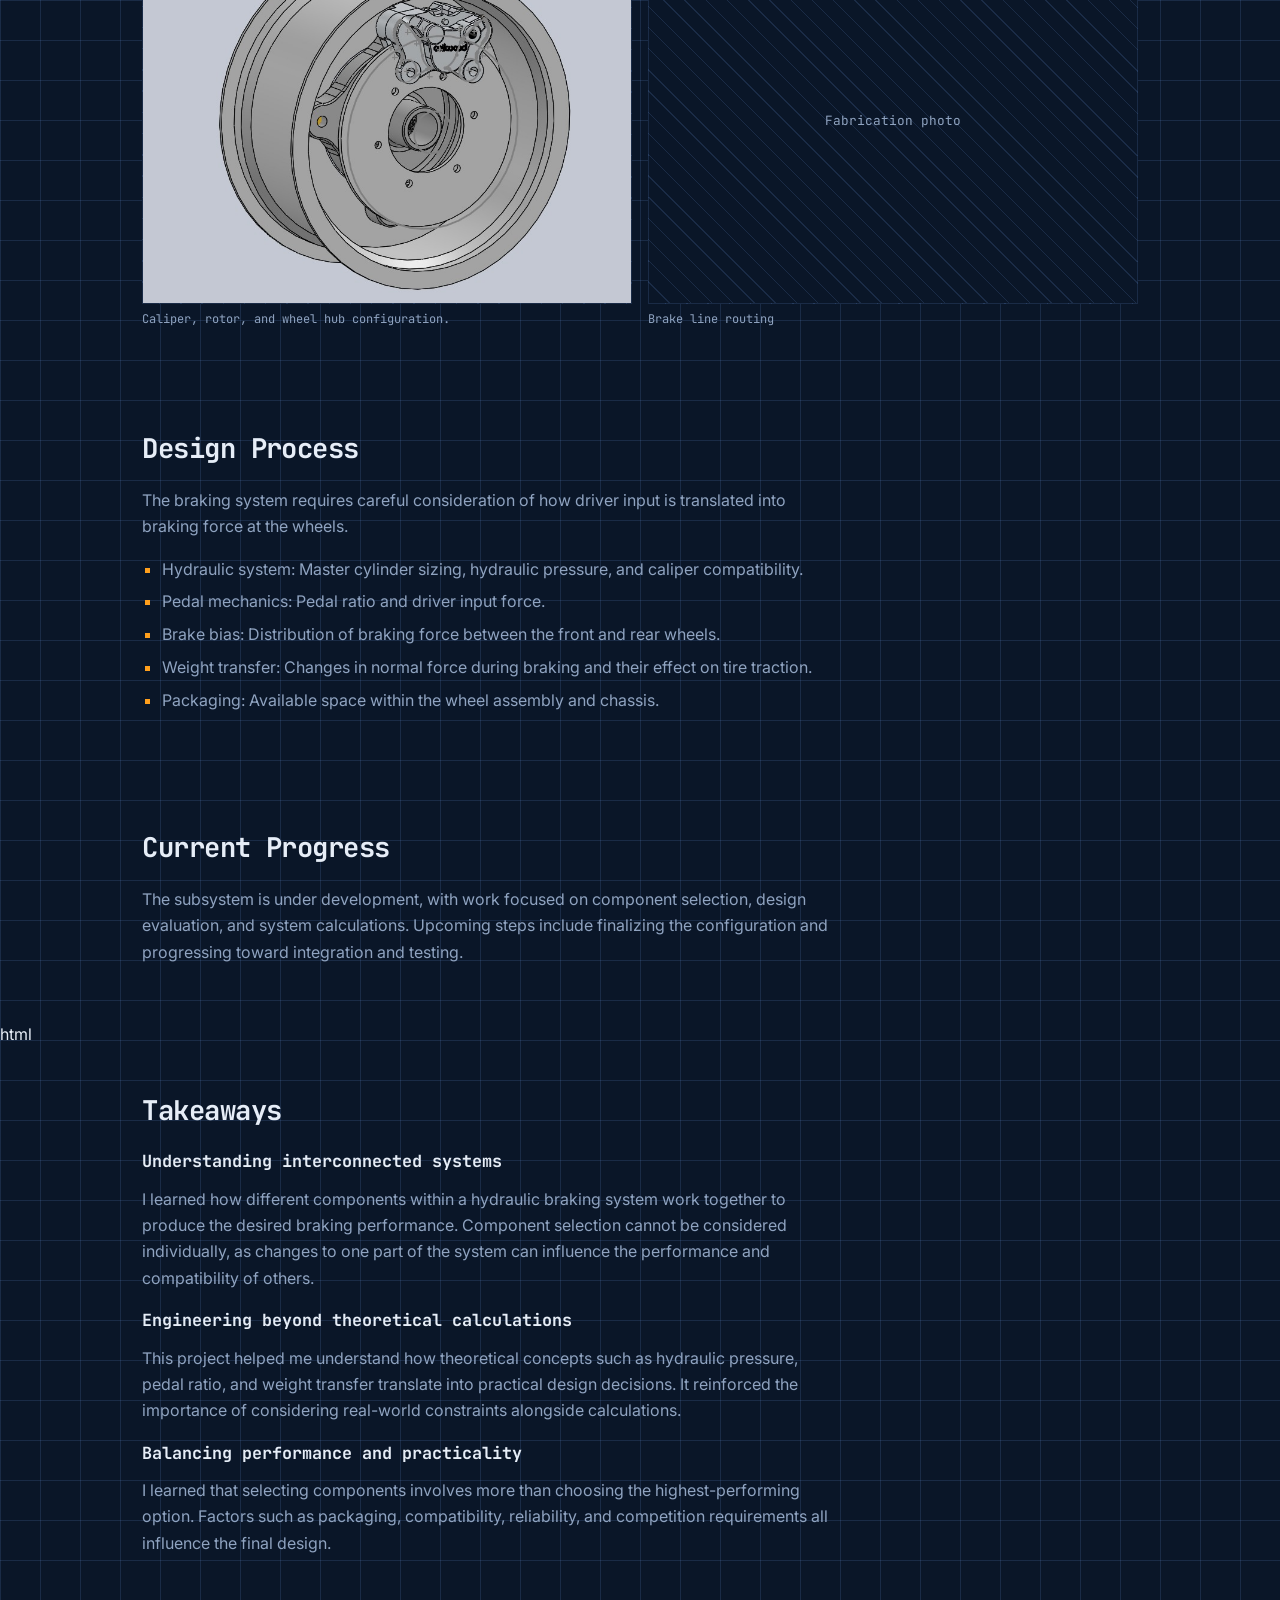
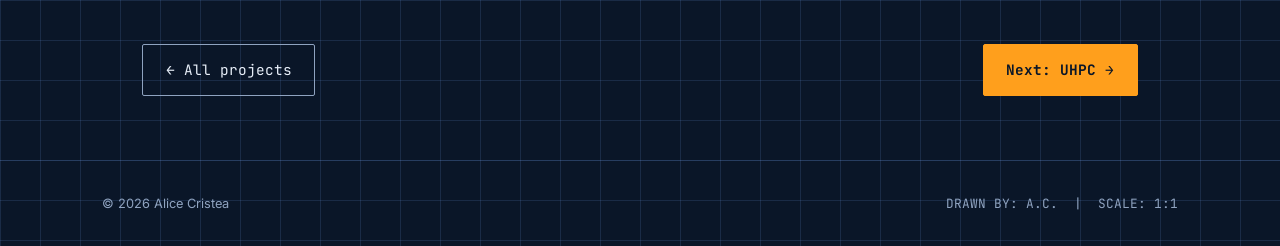
==== commit 06ba86a0: "Revise project role, tools, and add takeaways Updated project details and added takeaways section." ====
--- a/project-baja.html
+++ b/project-baja.html
@@ -31,9 +31,9 @@
 
     <dl class="facts">
       <div><dt>Team</dt><dd>York University Baja SAE</dd></div>
-      <div><dt>My role</dt><dd>Suspension &amp; structural components</dd></div>
-      <div><dt>Tools</dt><dd>SolidWorks, AutoCAD, steel welding, water jet cutting</dd></div>
-      <div><dt>Timeline</dt><dd>[add dates, e.g. Sept 2025 – present]</dd></div>
+      <div><dt>My role</dt><dd>Brake Team Lead</dd></div>
+      <div><dt>Tools</dt><dd>SolidWorks, water jet cutting</dd></div>
+      <div><dt>Timeline</dt><dd>Feb 2026 – present</dd></div>
     </dl>
   </header>
 
@@ -71,19 +71,13 @@
            <div class="ph" data-label="CAD render">
             <img src="images/baja_brakes.jpg" alt="Baja caliper and brake CAD render">
           </div>
-          <figcaption class="caption">[Caption: what this shows]</figcaption>
+          <figcaption class="caption">Caliper, rotor, and wheel hub configuration.</figcaption>
         </figure>
         <figure>
           <div class="ph" data-label="Fabrication photo">
             <!-- <img src="images/baja-weld.jpg" alt="Welding a suspension component"> -->
           </div>
-          <figcaption class="caption">[Caption: what this shows]</figcaption>
-        </figure>
-        <figure>
-          <div class="ph" data-label="Finished part">
-            <!-- <img src="images/baja-part.jpg" alt="Finished suspension part"> -->
-          </div>
-          <figcaption class="caption">[Caption: what this shows]</figcaption>
+          <figcaption class="caption">Brake line routing</figcaption>
         </figure>
       </div>
     </section>
@@ -107,11 +101,29 @@
       <p>The subsystem is under development, with work focused on component selection, design evaluation, and system calculations. Upcoming steps include finalizing the configuration and progressing toward integration and testing.</p>
     </section>
 
-    <section class="prose reveal">
-      <p class="tag"></p>
-      <h2>Takeaways</h2>
-      <p>The subsystem is under development, with work focused on component selection, design evaluation, and system calculations. Upcoming steps include finalizing the configuration and progressing toward integration and testing.</p>
-    </section>
+ html
+<section class="prose reveal">
+  <h2>Takeaways</h2>
+
+  <div class="takeaways">
+
+    <div class="takeaway">
+      <h3>Understanding interconnected systems</h3>
+      <p>I learned how different components within a hydraulic braking system work together to produce the desired braking performance. Component selection cannot be considered individually, as changes to one part of the system can influence the performance and compatibility of others.</p>
+    </div>
+
+    <div class="takeaway">
+      <h3>Engineering beyond theoretical calculations</h3>
+      <p>This project helped me understand how theoretical concepts such as hydraulic pressure, pedal ratio, and weight transfer translate into practical design decisions. It reinforced the importance of considering real-world constraints alongside calculations.</p>
+    </div>
+
+    <div class="takeaway">
+      <h3>Balancing performance and practicality</h3>
+      <p>I learned that selecting components involves more than choosing the highest-performing option. Factors such as packaging, compatibility, reliability, and competition requirements all influence the final design.</p>
+    </div>
+
+  </div>
+</section>
   </main>
 
   <div class="proj-nav">
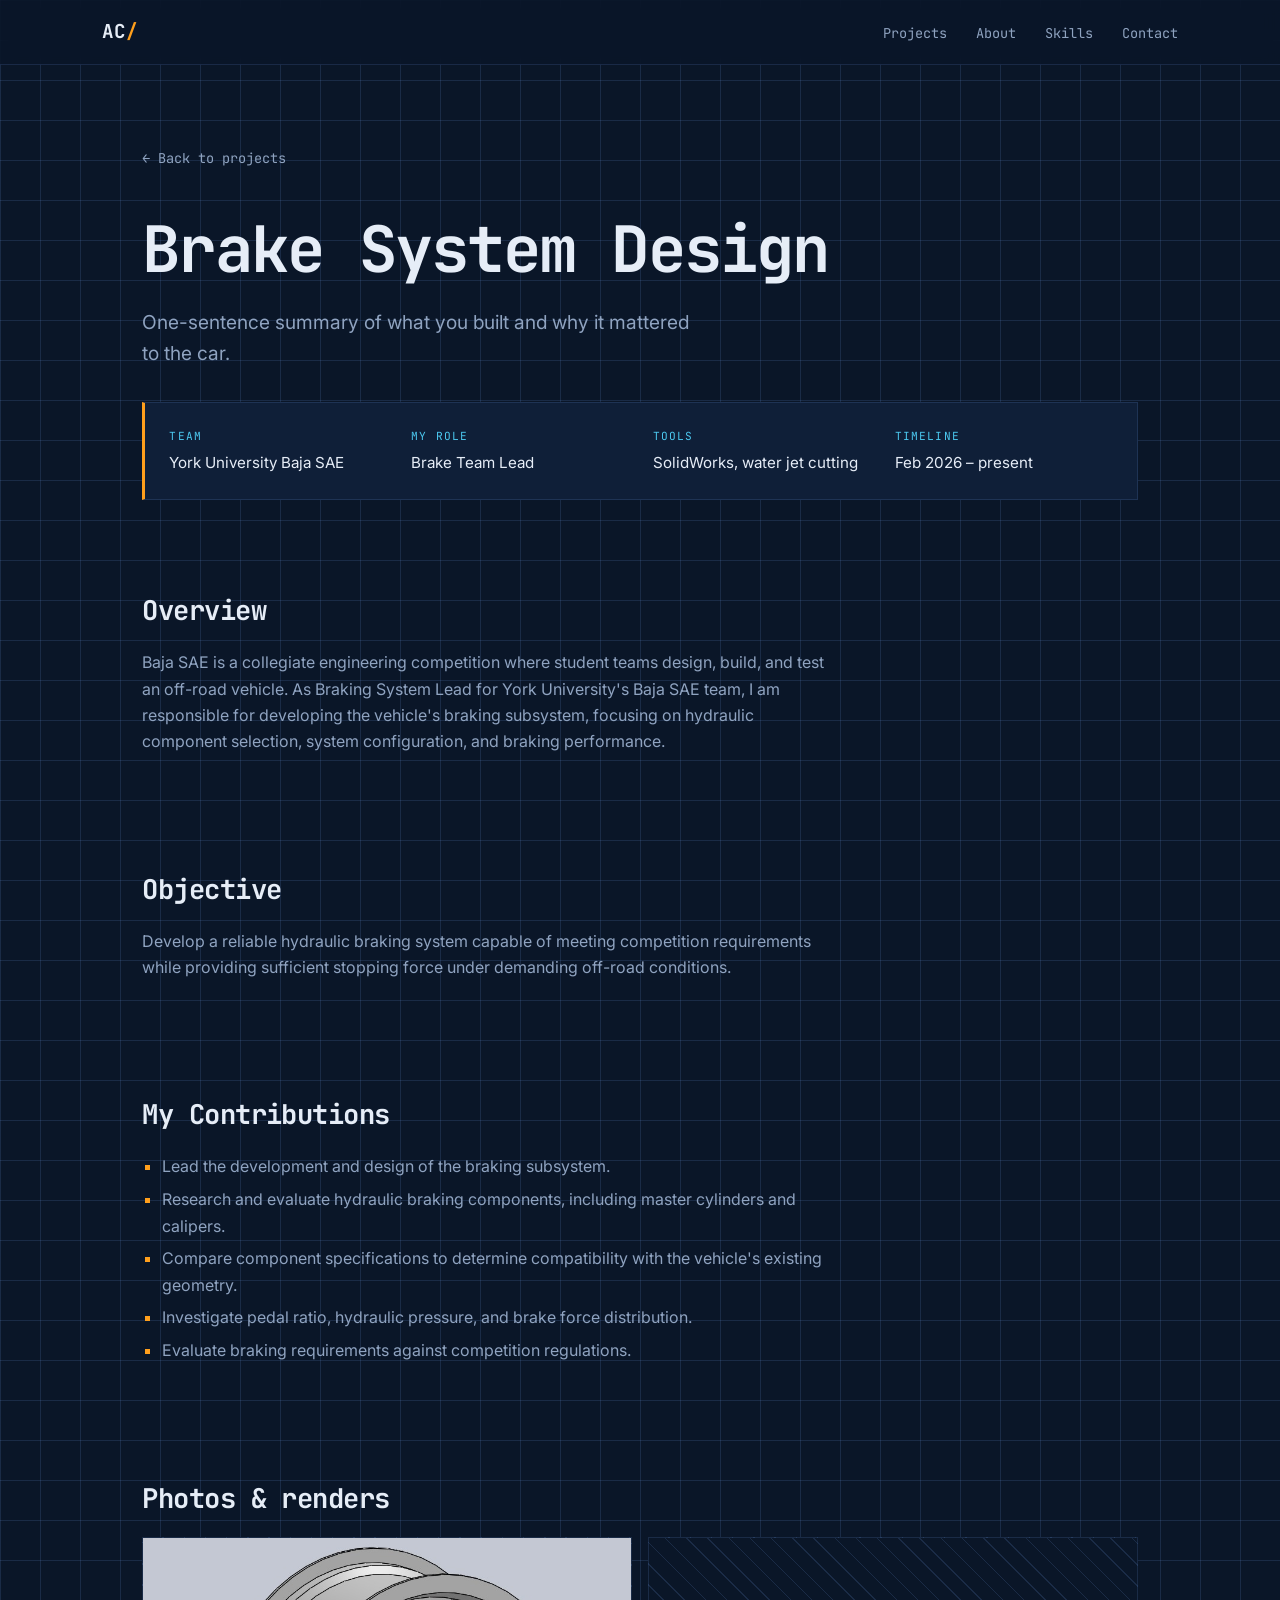
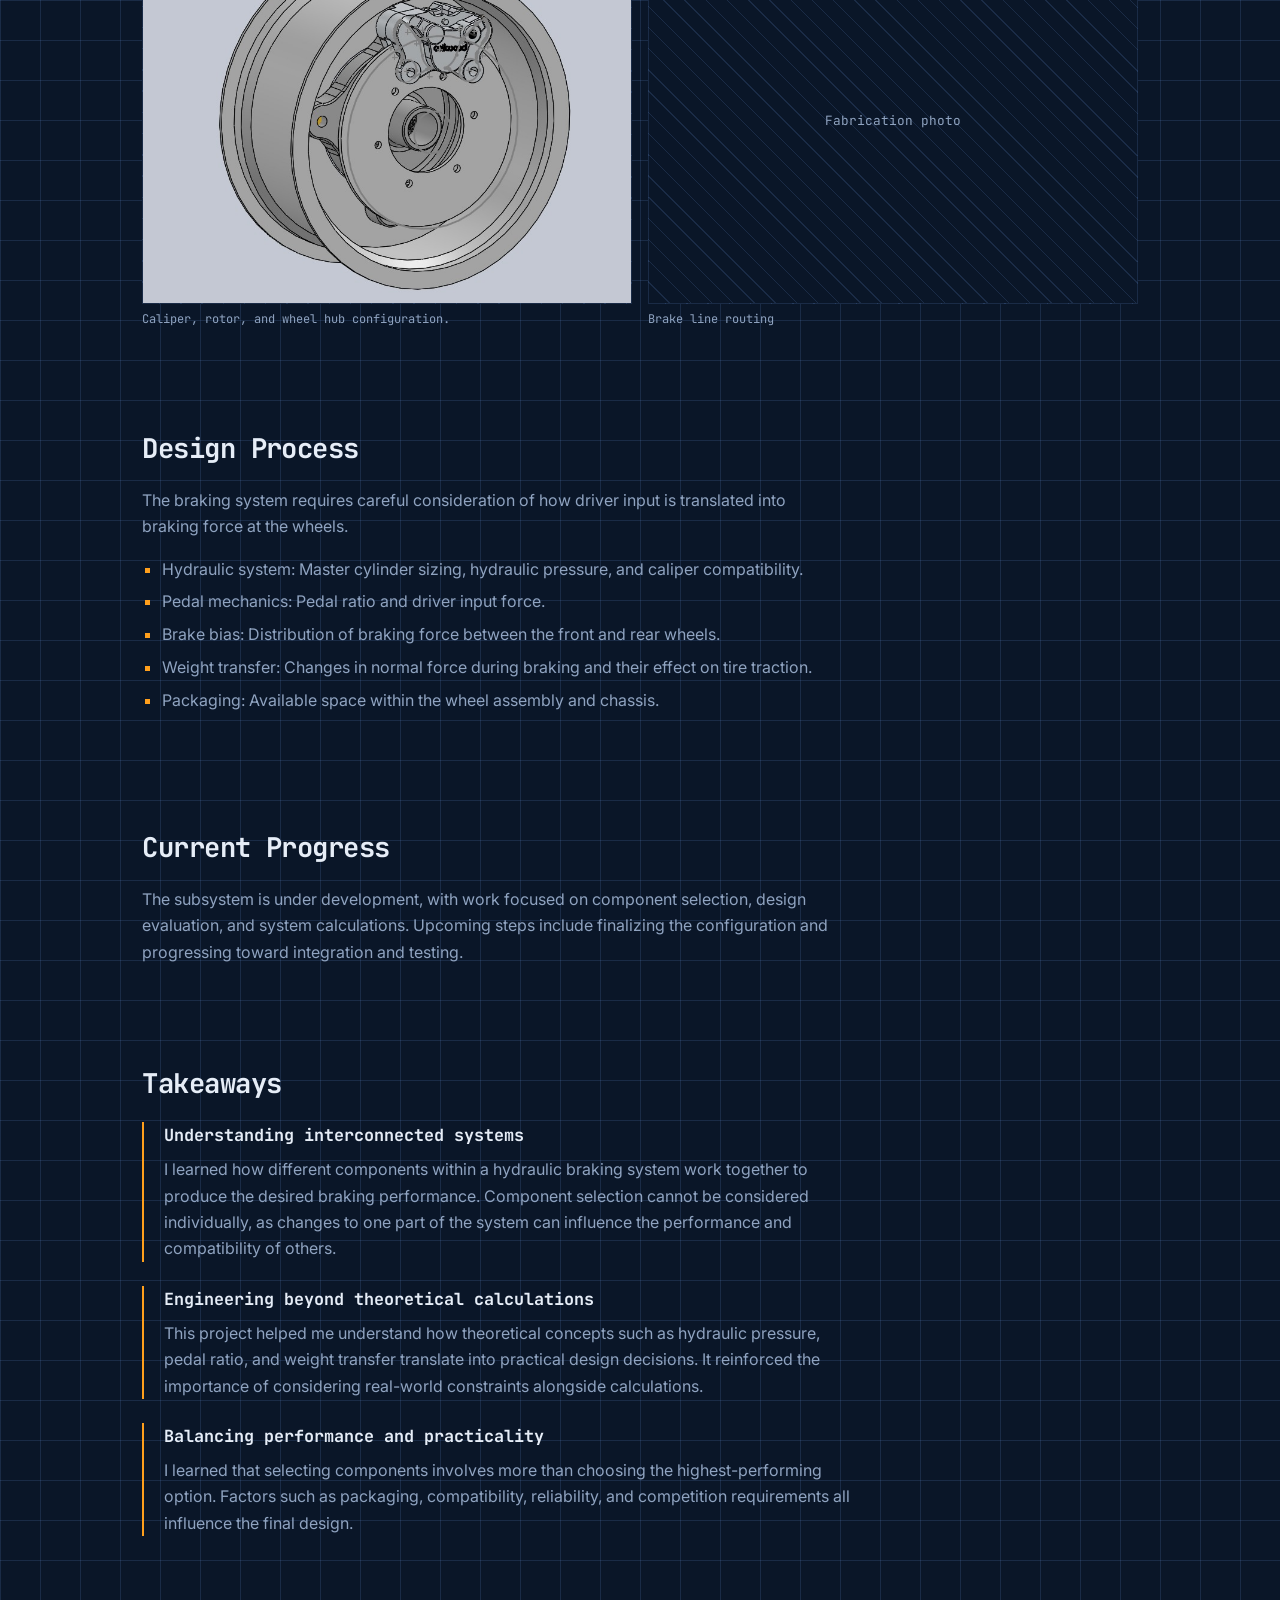
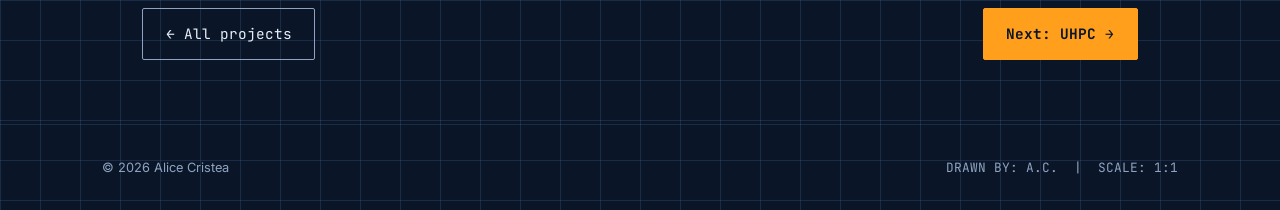
==== commit b151fe0a: "Fix markup by removing extraneous 'html' line Removed unnecessary 'html' line from the takeaways sec" ====
--- a/project-baja.html
+++ b/project-baja.html
@@ -101,7 +101,6 @@
       <p>The subsystem is under development, with work focused on component selection, design evaluation, and system calculations. Upcoming steps include finalizing the configuration and progressing toward integration and testing.</p>
     </section>
 
- html
 <section class="prose reveal">
   <h2>Takeaways</h2>
 
--- a/project.css
+++ b/project.css
@@ -58,6 +58,14 @@
   padding: 2rem 8vw 4rem;
 }
 
+/* ---------- Takeaways ---------- */
+.takeaways { display: grid; gap: 1.5rem; }
+.takeaway {
+  border-left: 2px solid var(--accent);
+  padding-left: 1.2rem;
+}
+.takeaway h3 { margin: 0 0 0.4rem; }
+.takeaway p { margin-bottom: 0; }
 @media (max-width: 700px) {
   .proj-hero { padding: 7.5rem 6vw 1.5rem; }
   .proj section { padding: 2rem 6vw; }
